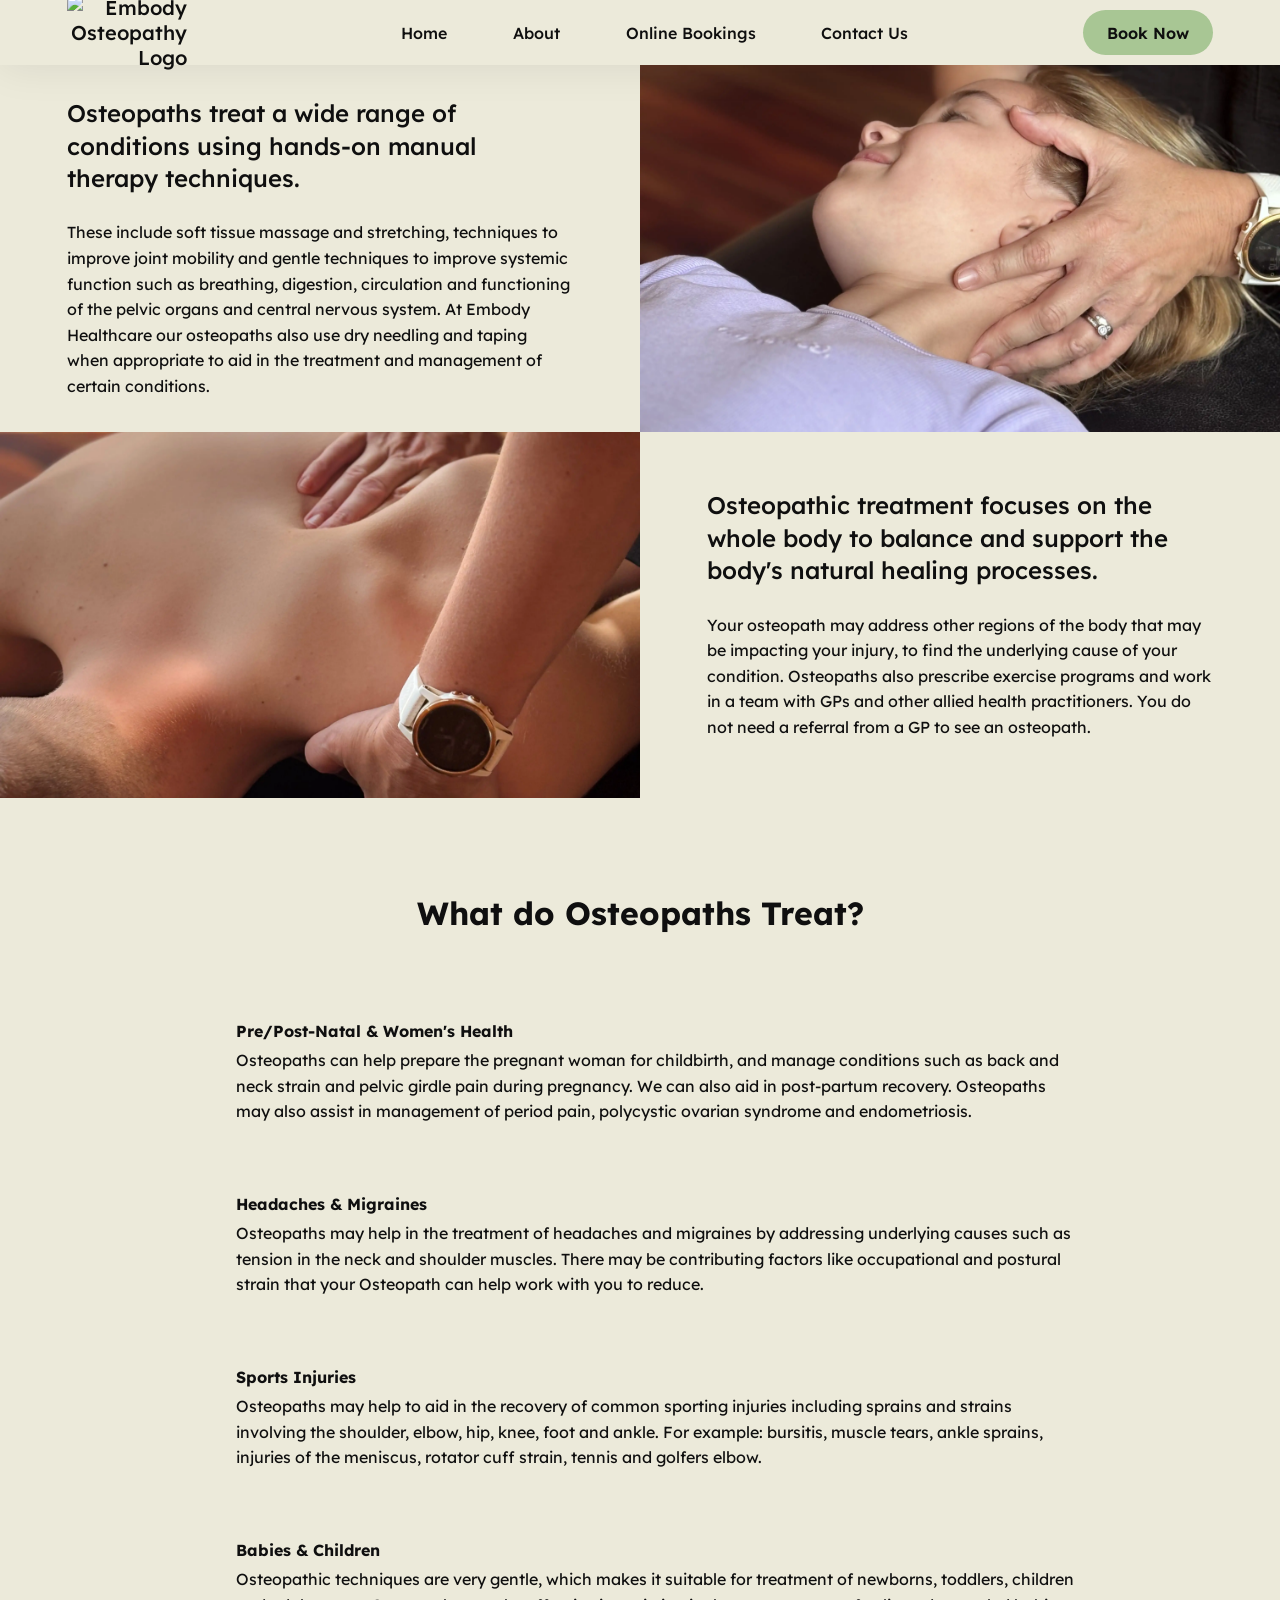
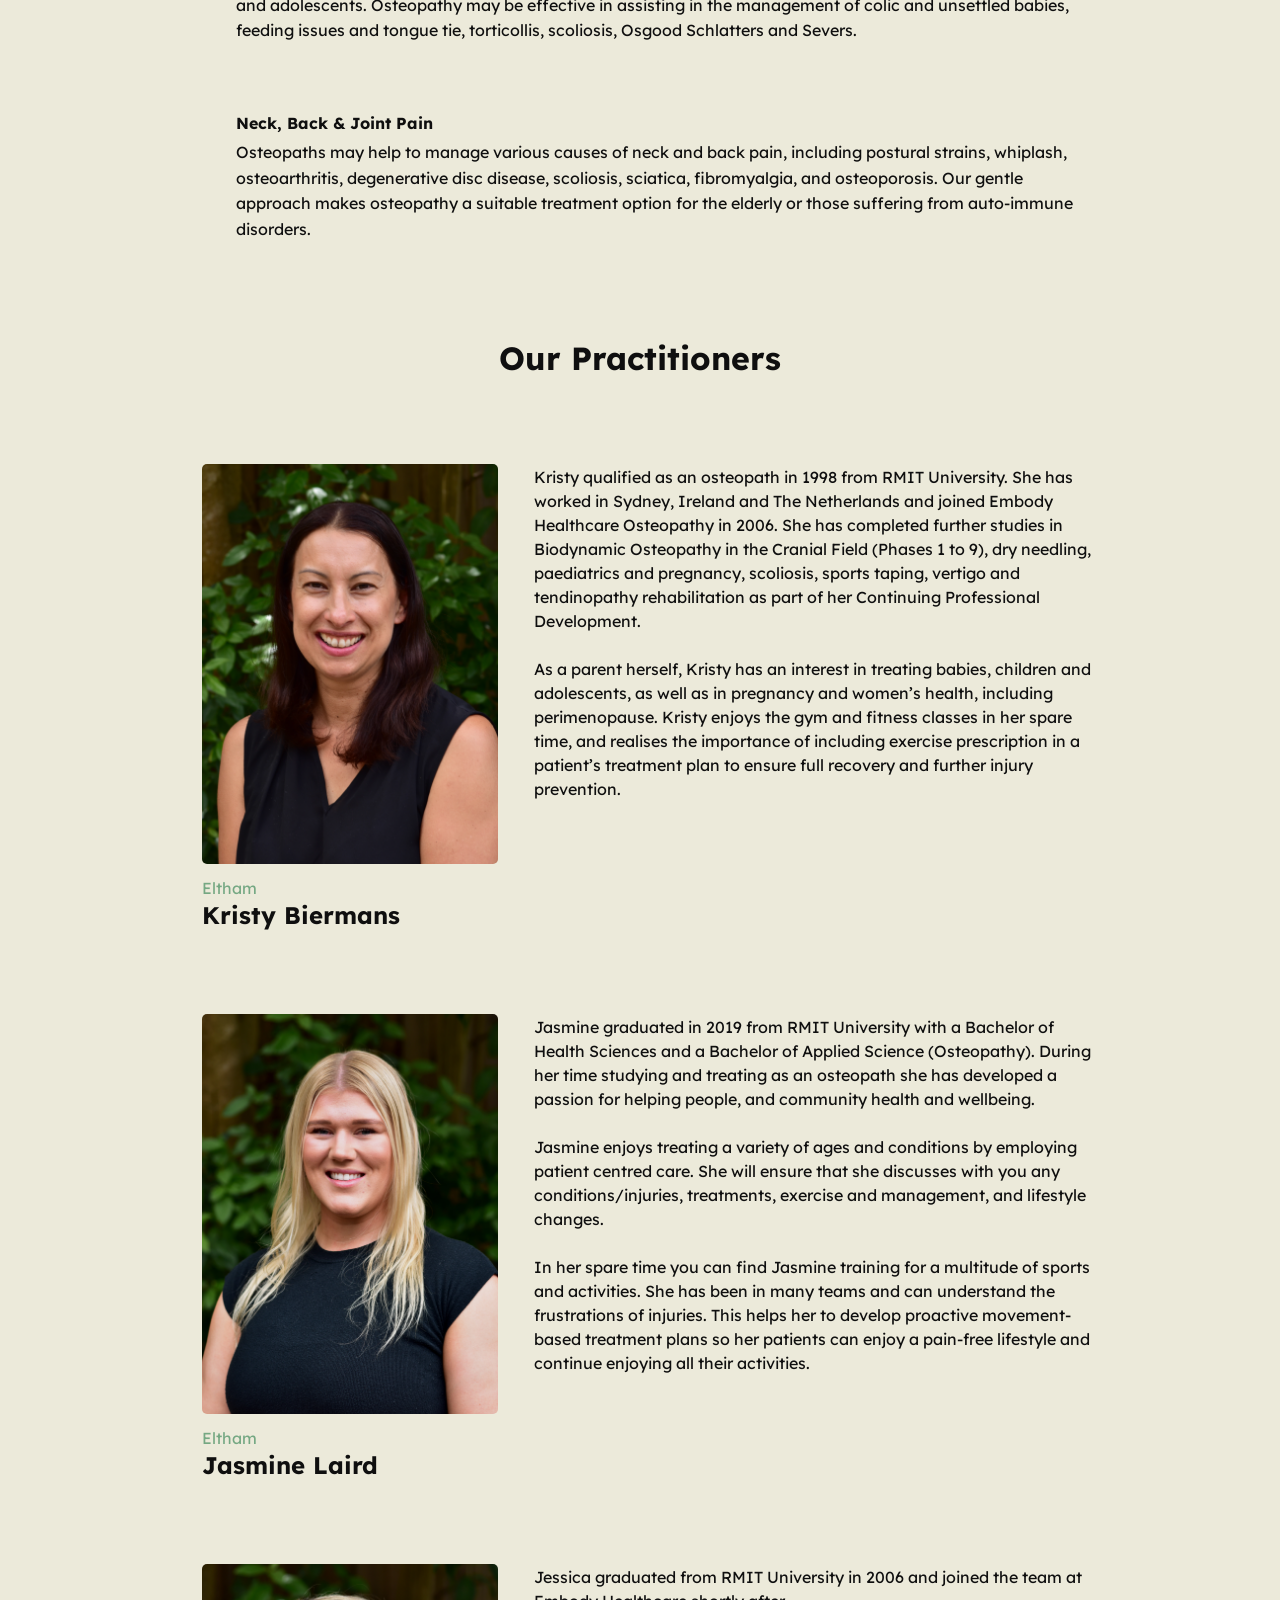
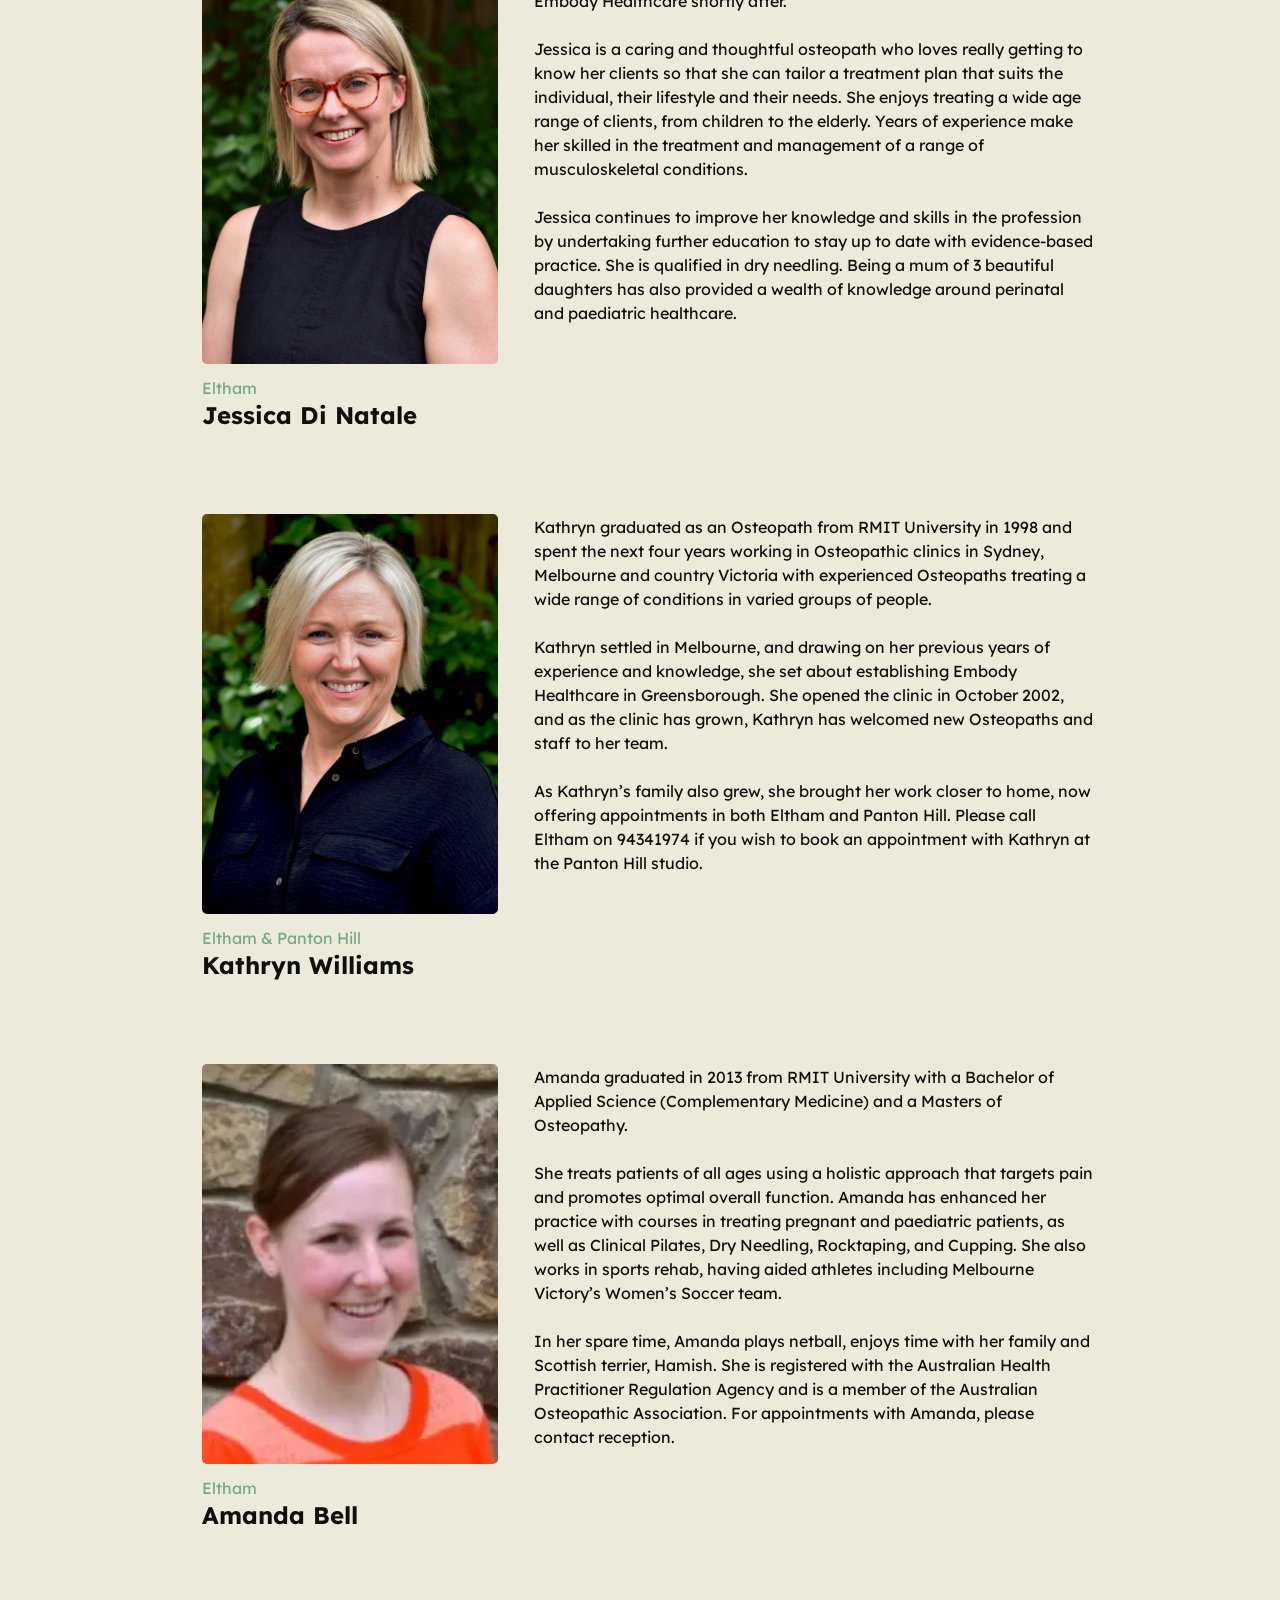
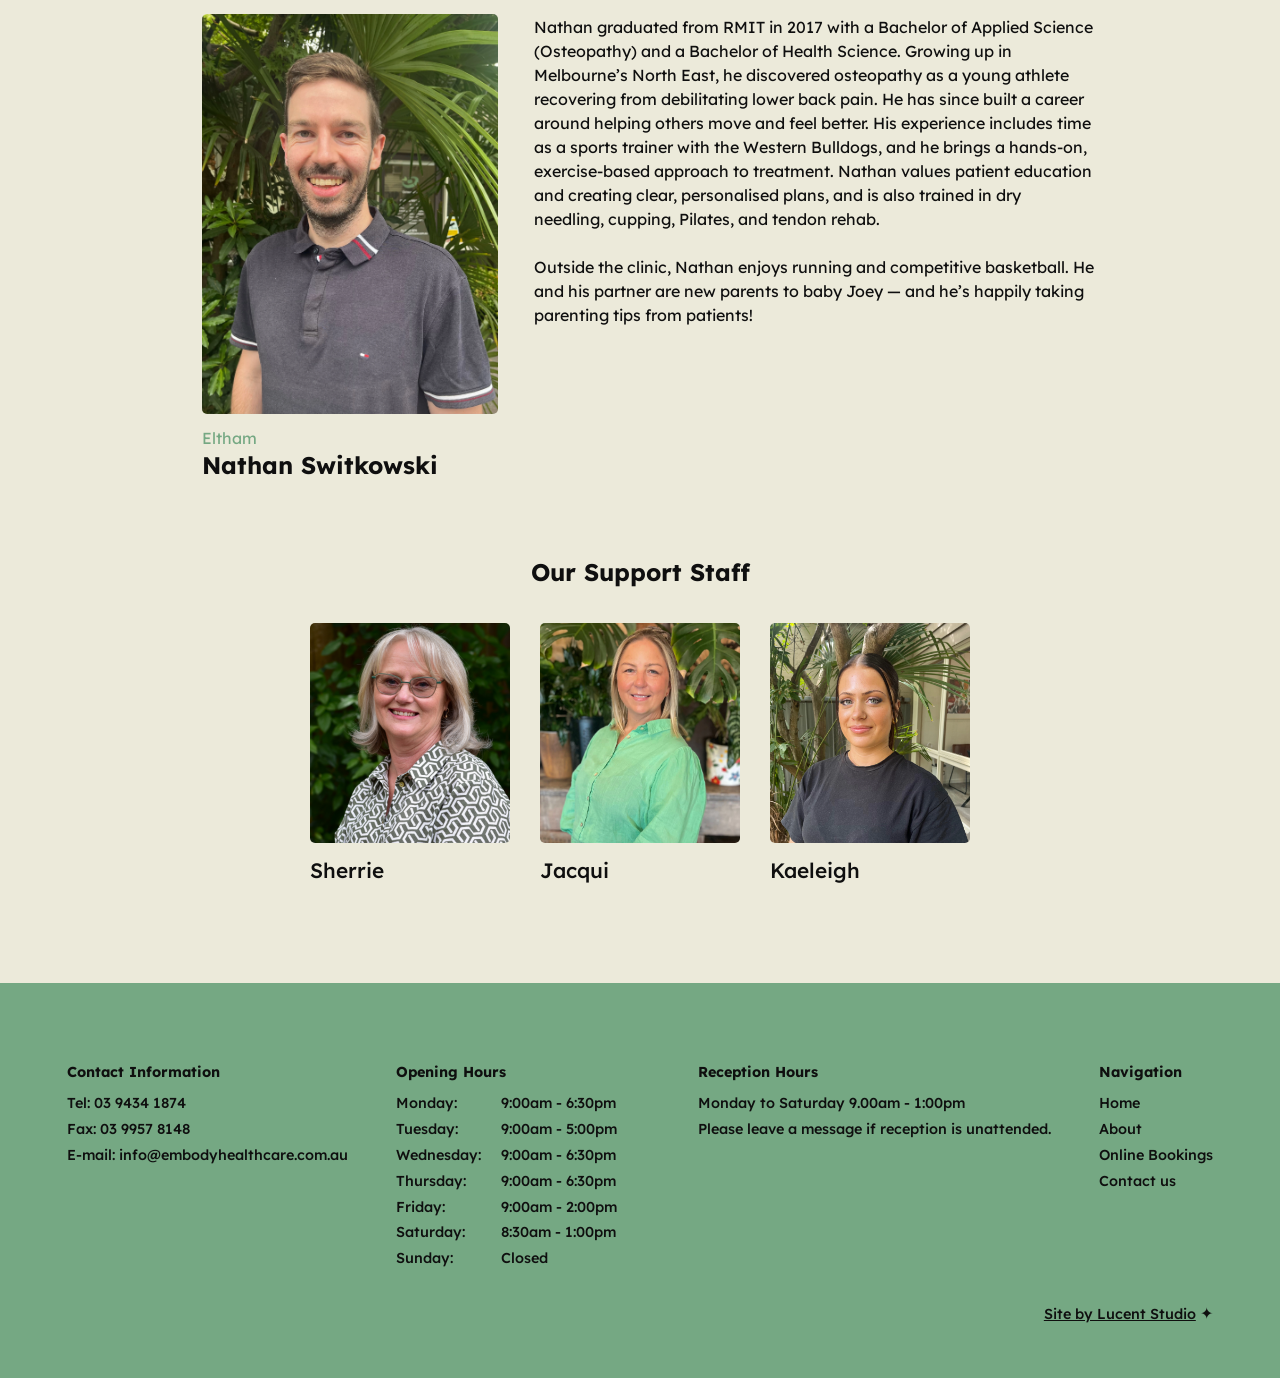
==== about-us/index.html @ 320b4299 "Updated support staff" ====
<!DOCTYPE html>
<html lang="en">
<head>
    <meta charset="UTF-8">
    <meta name="viewport" content="width=device-width, initial-scale=1.0">
    <link rel="icon" type="image/x-icon" href="https://ertersy40.github.io/Embody-Osteopathy/Assets/Logo.svg">
    <title>Meet Our Team | About Embody Osteopathy Eltham - Experienced Osteopaths Near You</title>
    <meta name="description" content="Meet the skilled osteopaths behind Embody Osteopathy Eltham. Dedicated to providing exceptional care, learn about our journey and commitment to your health. Visit us!">
    <link rel="preconnect" href="https://fonts.googleapis.com">
    <link rel="preconnect" href="https://fonts.gstatic.com" crossorigin>
    <link href="https://fonts.googleapis.com/css2?family=Cormorant+Garamond:ital,wght@0,300;0,400;0,500;0,600;0,700;1,300;1,400;1,500;1,600;1,700&family=DM+Sans:ital,opsz,wght@0,9..40,100..1000;1,9..40,100..1000&family=Lexend:wght@100..900&family=Poppins:ital,wght@0,100;0,200;0,300;0,400;0,500;0,600;0,700;0,800;0,900;1,100;1,200;1,300;1,400;1,500;1,600;1,700;1,800;1,900&display=swap" rel="stylesheet">
    <link rel="stylesheet" href="../styles.css">
    <link rel="stylesheet" href="../aboutUs.css">
</head>
<!-- Google tag (gtag.js) -->
<script async src="https://www.googletagmanager.com/gtag/js?id=G-KFQSH2T9EG"></script>
<script>
  window.dataLayer = window.dataLayer || [];
  function gtag(){dataLayer.push(arguments);}
  gtag('js', new Date());

  gtag('config', 'G-KFQSH2T9EG');
</script>
<body>
    <nav>
        <div class="leftNav">
            <div class="burger">
                <div class="line1"></div>
                <div class="line2"></div>
                <div class="line3"></div>
            </div>
            <div class="logo">
                <a href="/">
                    <img src="../Assets/Logo.svg" alt="Embody Osteopathy Logo">
                </a>
            </div>
        </div>
        <ul class="nav-links">
            <li><a href="/">Home</a></li>
            <li><a href="/about-us/">About</a></li>
            <li><a href="/online-bookings/">Online Bookings</a></li>
            <li><a href="/contact-us/">Contact Us</a></li>
            </ul>
        <a class="CTA" href="/online-bookings/">Book Now</a>
    </nav>

    <!-- <div class="title">
        <h1>About</h1>
    </div> -->
    <div class="aboutWrapper">
        <div class="aboutDesc">
            <div class="para para1">
                <p>
                    <b class="initialText">Osteopaths treat a wide range of conditions using hands-on manual therapy techniques.</b><br><br>These include soft tissue massage and stretching, techniques to improve joint mobility and gentle techniques to improve systemic function such as breathing, digestion, circulation and functioning of the pelvic organs and central nervous system. At Embody Healthcare our osteopaths also use dry needling and taping when appropriate to aid in the treatment and management of certain conditions. 
                </p>
            </div>
        
            <div class="imageDivider massage"></div>
            
            <div class="para para2">
                <p class="mob">
                    <b class="initialText">Osteopathic treatment focuses on the whole body to balance and support the body's natural healing processes.</b>
                    <br>
                    <br>
                    Your osteopath may address other regions of the body that may be impacting your injury to find the underlying cause of your condition. Osteopaths also prescribe exercise programs and work in a team with GPs and other allied health practitioners. You do not need a referral from a GP to see an osteopath.
                </p>
                <p class="desk">
                    <b class="initialText">Osteopathic treatment focuses on the whole body to balance and support the body's natural healing processes.</b><br><br>Your osteopath may address other regions of the body that may be impacting your injury, to find the underlying cause of your condition. Osteopaths also prescribe exercise programs and work in a team with GPs and other allied health practitioners. You do not need a referral from a GP to see an osteopath.
                </p>
            </div>
        
            <div class="imageDivider knee"></div>
            
            <!-- <div class="para para3">
                <p>
                    Embody Healthcare Osteopathy also stocks products such as pillows, foam rollers, smooth and spiky massage balls, Fisiocrem, heat/ice packs, exercise resistance bands and sports tape.
                </p>
            </div> -->
        </div>
    </div>

    <h2 id="what-do-osteopaths-treat">What do Osteopaths Treat?</h2>
    <div class="commonIssues">
        <div class="issue">
            <img src="../Assets/Icons/Pre Natal.svg" alt="">
            
            <div class="issueDescription">
                <h4>Pre/Post-Natal & Women's Health</h4>
                <p class="para">Osteopaths can help prepare the pregnant woman for childbirth, and manage conditions such as back and neck strain and pelvic girdle pain during pregnancy. We can also aid in post-partum recovery. Osteopaths may also assist in management of period pain, polycystic ovarian syndrome and endometriosis.</p>
            </div>
        </div>
        <div class="issue">
            <img src="../Assets/Icons/Headache.svg" alt="">
            
            <div class="issueDescription">
                <h4>Headaches & Migraines</h4>
                <p class="para">Osteopaths may help in the treatment of headaches and migraines by addressing underlying causes such as tension in the neck and shoulder muscles.  There may be contributing factors like occupational and postural strain that your Osteopath can help work with you to reduce.</p>
            </div>
        </div>
        <div class="issue">
            <img src="../Assets/Icons/Sports Injuries.svg" alt="">
            
            <div class="issueDescription">
                <h4>Sports Injuries</h4>
                <p class="para">Osteopaths may help to aid in the recovery of common sporting injuries including sprains and strains involving the shoulder, elbow, hip, knee, foot and ankle. For example: bursitis, muscle tears, ankle sprains, injuries of the meniscus, rotator cuff strain, tennis and golfers elbow.</p>
            </div>
        </div>
        <div class="issue">
            <img src="../Assets/Icons/Babies.svg" alt="">
            
            <div class="issueDescription">
                <h4>Babies & Children</h4>
                <p class="para">Osteopathic techniques are very gentle, which makes it suitable for treatment of newborns, toddlers, children and adolescents. Osteopathy may be effective in assisting in the management of colic and unsettled babies, feeding issues and tongue tie, torticollis, scoliosis, Osgood Schlatters and Severs.</p>
            </div>
        </div>
        <!-- <div class="issue">
            <img src="../Assets/Icons/Joint Pain.svg" alt="">
            
            <div class="issueDescription">
                <h4>Joint Pain</h4>
                <p class="para">Osteopathic techniques are very gentle, which makes it suitable for treatment of newborns, toddlers, children and adolescents. Osteopathy may assist in management of colic and unsettled babies, feeding issues and tongue tie, mild developmental delay, torticollis, scoliosis, Osgood Schlatters, and Severs.</p>
            </div>
        </div> -->
        <div class="issue">
            <img src="../Assets/Icons/Back Neck Pain.svg" alt="">
            
            <div class="issueDescription">
                <h4>Neck, Back & Joint Pain</h4>
                <p class="para">Osteopaths may help to manage various causes of neck and back pain, including postural strains, whiplash, osteoarthritis, degenerative disc disease, scoliosis, sciatica, fibromyalgia, and osteoporosis. Our gentle approach makes osteopathy a suitable treatment option for the elderly or those suffering from auto-immune disorders.</p>
            </div>
        </div>
    </div>

    <h2 id="our-practitioners">Our Practitioners</h2>
    <div class="practitioner-list"></div>

    <h2 id="our-receptionists">Our Support Staff</h2>
    <div class="receptionists">
        <div class="receptionist">
            <img src="../Assets/headshots/Sherrie.webp" alt="">
            <p>Sherrie</p>
        </div>
        <div class="receptionist">
            <img src="../Assets/headshots/Jacqui.webp" alt="">
            <p>Jacqui</p>
        </div>
        <div class="receptionist">
            <img src="../Assets/headshots/Kaeleigh.webp" alt="">
            <p>Kaeleigh</p>
        </div>
    </div>


    <footer>
        <div class="footerSections">
            <div class="contact">
                <h3>Contact Information</h3>
                <p>Tel: <a href="tel:0394341874">03 9434 1874</a></p>
                <p>Fax: 03 9957 8148</p>
                <p>E-mail: <a href="mailto:info@embodyhealthcare.com.au">info@embodyhealthcare.com.au</a></p>
            </div>
            <div class="openhrs">
                <h3>Opening Hours</h3>
                <ol>
                    <li class="dayTime"><p class="day">Monday:</p><p class="time">9:00am - 6:30pm</p></li>
                    <li class="dayTime"><p class="day">Tuesday:</p><p class="time">9:00am - 5:00pm</p></li>
                    <li class="dayTime"><p class="day">Wednesday:</p><p class="time">9:00am - 6:30pm</p></li>
                    <li class="dayTime"><p class="day">Thursday:</p><p class="time">9:00am - 6:30pm</p></li>
                    <li class="dayTime"><p class="day">Friday:</p><p class="time">9:00am - 2:00pm</p></li>
                    <li class="dayTime"><p class="day">Saturday:</p><p class="time">8:30am - 1:00pm</p></li>
                    <li class="dayTime"><p class="day">Sunday:</p><p class="time">Closed</p></li>
                </ol>
            </div>
            <div class="receptionHrs">
                <h3>Reception Hours</h3>
                <!-- <h4 class="closedNotice"><b>We will be closed for Easter from Thursday 17 April and will reopen on Tuesday 22 April.</b></h4> -->
                <p>
                    Monday to Saturday 9.00am - 1:00pm
                </p>
                <p>Please leave a message if reception is unattended.</p>
            </div>
            <div class="nav">
                <h3>Navigation</h3>
                <a href="/">Home</a>
                <a href="/about-us/">About</a>
                <a href="/online-bookings/">Online Bookings</a>
                <a href="/contact-us/">Contact us</a>
            </div>
        </div>
        <div class="lucent">
            <a href="https://lucent.studio"><u>Site by Lucent Studio</u></a> ✦
        </div>
    </footer>
    <script src="../scripts/loadPractitioners.js"></script>
    <script src="../scripts/hamburger.js"></script>
    <script src="../scripts/script.js"></script>
</body>
</html>
---- styles.css ----
:root{
    --background-color: #ECEADA;
    --background-text-color: #0F0F0F;
    --primary-color: #75A883;
    --primary-text-color: #DFE2F6;
    --primary-color-low-opacity: #5e8e66c4;

    --secondary-color: #A8C694;

    --accent-color: #ECECDA;
    --accent-text-color: #FAF9FB;

    --nav-height: 65px;
    --hero-text-banner-height: 95px;

    --padding-side: 2em;

    --p-font-size: 0.9rem;
    --p-line-height: 1.6em;
}

body, html {
    font-family: 'Lexend', sans-serif;
    color: red;
    margin: 0px;
    padding: 0px;
    background-color: var(--background-color);
}

p, h1, h2, h3, h4, h5, h6 {
    color: var(--background-text-color);
    margin-block: 0px;
}

nav {
    z-index: 3;
    display: flex;
    position: fixed;
    top: 0px;
    width: calc(100% - var(--padding-side) * 2);
    justify-content: space-between;
    padding-inline: var(--padding-side);
    align-items: center;
    height: var(--nav-height);
    background-color: var(--background-color);
    text-decoration: none;
    box-shadow: 0 3px 40px 0 rgba(0, 0, 0, 0.08);
}
    
nav a {
    color: var(--background-text-color);
    text-decoration: none;
    text-align: right;
    font-weight: 500 !important;
}

.leftNav {
    display: flex;
    align-items: center;
    justify-content: space-between;
    width: 120px;
}

.logo {
    font-size: 20px;
}

.logo a {
    display: flex;
    height: 100%;
}

.nav-links {
    display: flex;
    justify-content: space-around;
    width: 50%;
    margin: 0px;
}

.nav-links li {
    list-style: none;
    transition: opacity 0.2s ease-in-out;
}

.burger {
    display: none;
    cursor: pointer;
    margin-right: calc(var(--padding-side) - 8px);
}

.burger div {
    width: 30px;
    height: 2.5px;
    /* border-radius: 2px; */
    background-color: var(--background-text-color);
    margin-block: 5px;
    transition: all 0.3s ease;
}

@media screen and (max-width: 1024px) {
    .nav-links {
        width: 60%;
    }
}

@media screen and (max-width: 850px) {
    :root{
        --nav-height: 75px;
        --p-font-size: 1.1rem;
    }

    .nav-links {
        z-index: -2;
        background: var(--primary-color-low-opacity);
        box-shadow: 8px 0px 15px rgba(0, 0, 0, 0.1);
        backdrop-filter: blur(22px);
        -webkit-backdrop-filter: blur(22px);
        justify-content: flex-start;
        padding-left: 0px;
        padding-top: 70px;
        position: fixed;
        left: 0px;
        height: 100vh;
        top: 0;
        display: none;
        opacity: 0;
        flex-direction: column;
        align-items: center;
        width: 100%;
        transform: translateY(50%);
        transition: transform 0.3s ease-out,
                    opacity 0.3s ease-out;
    }
    nav .nav-links ul {
        margin-left: -20px;
    }
    nav .nav-links li a{
        font-weight: 100;
        font-size: 1.3rem;
        line-height: 50px;
        color: #F5F5EC;
    }
    .burger {
        display: block;
        z-index: 3;
    }

    nav {
        padding-inline: 14px;
        width: calc(100% - 14px * 2);
    }

    nav .leftNav {
        margin-left: calc(var(--padding-side) - 14px);
    }
}

.nav-active {
    gap: 12px;
    display: flex;
    opacity: 1;
    z-index: 2;
    transform: translateX(0%);
}

.nav-active li {
    opacity: 1;
}

.toggle .line1 {
    transform: translateY(8px) rotate(-45deg) ;
}

.toggle .line2 {
    opacity: 0;
}

.toggle .line3 {
    transform: translateY(-8px) rotate(45deg)
}

.title{
    background-color: var(--background-color) ;
    margin-top: var(--nav-height);
    text-align: center;
    height: 100px;
    display: flex;
    align-items: center;
    justify-content: center;
}

.title h1 {
    font-weight: 600;
    font-size: 1.8em;
}

.CTA {
    text-wrap: nowrap;
    background: var(--secondary-color);
    border-radius: 2em;
    font-size: 1rem;
    color: var(--background-text-color);
    padding: 0.8em 1.7em;
    text-decoration: none;
    width: fit-content;
    display: flex;
    align-items: center;
    font-weight: 600 !important;
}

.CTA svg{
    stroke-width: 0.5;
}


footer {
    padding: 50px var(--padding-side);
    color: var(--background-text-color);
    display: flex;
    flex-direction: column;
    align-items: flex-start;
    background-color: var(--primary-color);
}

footer a, footer p:not(.day, .time), footer ol {
    font-size: 0.9rem;
    font-weight: 500;
    line-height: 1.8em;
    margin-block: 0px;
    color: var(--background-text-color);
    padding: 0;
    list-style: none;
    text-decoration: none;
}

footer .dayTime>* {
    text-decoration: none;
}

.time {
    width: 150px;
    text-align: left;
    margin-left: 20px;
}

.dayTime {
    display: flex;
    justify-content: space-between;
    list-style: none;
}

.nav {
    display: flex;
    flex-direction: column;
}

.announcement {
    background-color: var(--secondary-color);
    color: var(--primary-text-color);
    padding: 1em 2em;
    margin-top: var(--nav-height);
}

.announcement a {
    color: #0F0F0F;
    text-decoration: none;
}

footer h3 {
    margin-bottom: 20px;
    font-size: 0.9rem;
    color: var(--background-text-color);
    margin-bottom: 10px;
}

footer h3:not(footer .contact h3) {
    margin-top: 30px;
}

.lucent {
    margin-top: 30px;
    width: 100%;
    text-align: center;
}

.closedNotice {
    max-width: 260px;
}

@media screen and (min-width: 620px) {
    .announcement {
        text-align: center;
    }
}
@media screen and (min-width: 850px) {
    :root {
        --padding-side: 4.2em;
    }

    nav a.CTA {
        padding: 0.8em 1.5em;
    }

    .footerSections {
        width: 100%;
        min-width: 700px;
        gap: 10px;
        display: flex;
        flex-direction: row;
        justify-content: space-between;
    }

    footer {
        align-items: flex-start;
    }
    footer h3 {
        margin-top: 30px;
    }

    .lucent {
        text-align: end;
    }
}
---- aboutUs.css ----
body>p {
    padding: 2em;
}

body>h2 {
    margin-top: 45px;
    margin-bottom: 36.2px;
    padding-inline: 50px;
    text-align: center;
}

body {
    width: 100vw;
    overflow-x: hidden;
}


.aboutWrapper {
    width: 100vw;
    display: flex;
    flex-direction: column;
    align-items: center;
}

.aboutDesc {
    max-width: 1500px;
}

.para .desk {
    display: none;
}
.para {
    /* min-height: 300px; */
    font-size: 1rem;
    line-height: var(--p-line-height);
    padding: 2em var(--padding-side);
}

.para a {
    color: var(--background-text-color);
}

.imageDivider{
    height: 222px;
    background-position: center;
    background-size: cover;
}

.imageDivider.massage{
    object-fit: cover;
    background-position-y: 50%;
    background-image: url('https://ertersy40.github.io/Embody-Osteopathy/Assets/Neck Adjust.webp');
}

.imageDivider.knee {
    background-position-y: 67%;
    background-image: url('https://ertersy40.github.io/Embody-Osteopathy/Assets/Back Adjust.webp');
}

.commonIssues {
    display: flex;
    flex-direction: column;
    align-items: center;
}

.issue{
    box-sizing: border-box;
    padding-inline: 50px;
    display: flex;
    align-items: center;
    gap: 36.2px;
    margin-block: 2.1em;
    max-width: 980px;
    width: 100%;
}

.issueDescription p {
    padding: 0;
}

.issueDescription h4 {
    font-size: 1rem;
}

.issue:first-child {
    margin-top: 0;
}

.issue:last-child {
    margin-bottom: 0;
}

.issueImage {
    min-height: 122px;
    max-height: 122px;
    min-width: 122px;
    box-sizing: border-box;
    display: flex;
    align-items: center;
    justify-content: center;
    border-radius: 25px;
    background-color: rgba(255, 255, 255, 0.5);
}
.issueImage img {
    height: 75px;
}

.issueDescription {
    width: 100%;
    display: flex;
    flex-direction: column;
    justify-content: flex-start;
    gap: 5px;
}


/* Practitioners Section Styling */
.practitioner-list {
    display: flex;
    flex-direction: column;
    gap: 20px;
    margin: 20px;
}

.practitioner {
    position: relative;
    display: flex;
    align-items: center;
    justify-content: space-between;
    flex-direction: column;
    transition: all 0.3s ease;
}

.practitioner img {
    border-radius: 5px;
    width: 272px;
    height: 375px;
    object-fit: cover;
    margin-bottom: 10px;
}

.deskName{
    display: none;
}

.locations {
    color: var(--background-text-color);
    text-align: left;
    width: 272px;
    margin-top: 0;
    margin-bottom: 15px;
}

.name-toggle {
    display: flex;
    justify-content: space-between;
    position: relative;
    z-index: 1;
    
    margin-bottom: 10px;
    width: 272px;
    background-color: var(--secondary-color);
    padding: 0.5em 1em;
    border-radius: 40px;
    transition: all 0.3s ease-in-out;
}

.name-toggle h4 {
    font-size: 1.5rem;
    color: var(--background-text-color);
    font-weight: 500;
}

.toggle-icon {
    color: var(--background-text-color);
    margin-top: -8px;
    font-size: 2em;
    font-weight: 300;
}

.name-toggle.toggled {
    margin-bottom: 590px;
}

.name-toggle:hover{
    cursor: pointer;
}

.info {
    position: relative;
}

.description {
    background-color: var(--primary-color);
    z-index: 0;
    position: absolute;
    top: 0px;
    height: 45px;
    width: 272px;
    margin-top: 1px;
    padding-inline:  16.1px;
    border-radius: 40px;
    overflow-y: hidden;
    transition: all 0.3s ease-in-out;
    line-height: 1.5em;
}

.description.toggled{
    padding-top: 60px;
    height: 550px;
}

/* Button for Toggling Description */
.toggle-description {
    font-size: 1.5rem;
    cursor: pointer;
    background-color: #8CC63E;
    color: #fff;
    padding: 8px 16px;
    border-radius: 50%;
    border: none;
    transition: all 0.3s ease;
}

.toggle-description:hover {
    background-color: #6FAA2D;
}

.practitioner.expanded .description {
    display: block; /* Show description on click */
}

.practitioner.expanded .toggle-description {
    transform: rotate(180deg); /* Rotate button when expanded */
}

.aboutDesc {
    margin-top: var(--nav-height);
}

.para .initialText {
    line-height: 2rem;
    font-weight: 500;
    font-size: 1.5rem;
}

.receptionists {
    padding-inline: 60px;
    align-items: center;
    justify-content: center;
    display: flex;
    flex-direction: column;
    gap: 30px;
    margin-bottom: 100px;
}

.receptionists img {
    width: 200px;
    height: 220px;
    overflow: hidden;
    object-fit: cover;
    border-radius: 5px;
}

.receptionist p{
    margin-top: 10px;
    font-size: 1.3rem;
    font-weight: 500;

}

/* Responsive Design */
@media (min-width: 880px) {
    .receptionists {
        flex-direction: row;
    }
    .aboutDesc {
        display: grid;
        grid-template-rows: repeat(2, 1fr);
        grid-template-columns: repeat(2, 1fr);
    }

    .description.toggled{
        padding: 15.73435px 16.2px;
        height: 100%;
    }

    .para {
        display: flex;
        flex-direction: column;
        justify-content: center;
    }

    .para .mob {
        display: none;
    }

    .para .desk {
        display: block;
    }

    .para.para2 {
        grid-column-start: 2;
    }

    .para.para3 {
        display: none;
    }

    .imageDivider {
        height: 100%;
    }

    .imageDivider.knee {
        grid-row-start: 2;
        grid-column-start: 1;
    }

    #our-practitioners, #what-do-osteopaths-treat {
        font-size: 2rem;
        padding-block: 50px;
    }

    .practitioner-list {
        margin-top: 0;
        align-items: center;
    }

    .practitioner {
        width: 85%;
        max-width: 1050px;
        flex-direction: row;
        align-items: flex-start;
        justify-content: center;
    }

    .practitioner:nth-child(1) {
        padding-top: 0;
    }

    .deskName {
        font-size: 1.5em;
        display: block;
    }
    .name-toggle {
        display: none;
    }

    .practitioner {
        padding: 2rem 1rem;
    }

    .practitioner img {
        width: 296.59px;
        height: 400px;
        margin-right: 20px;
    }

    .locations {
        margin: 0;
        margin-bottom: 2px;
        color: var(--primary-color);
    }

    .info {
        width: 560px;
        height: 252px;
        text-align: left;
        /* flex-grow: 1; */
    }
    
    .description, .issue .issueDescription{
        background-color: transparent;
        height: 100%;
        font-size: 1rem;
        line-height: 1.5em;
        width: 100%;
        overflow-y: visible;
    }
    .description {
        max-width: 620px;
        width: 100%;
    }

    .issueDescription p {
        width: 100%;
    }

    .toggle-description {
        margin-left: 20px;
    }

    .practitioner.expanded .info {
        max-width: 70%; /* Limit description width */
    }

    .aboutDesc {
    display: grid;
    grid-template-columns: repeat(2, 1fr);
}
}

@media (max-width: 580px) {
    .issue {
        margin-block: 1.5em;
        flex-direction: column;
    }
    .issue img {
        min-height: 150px;
        max-height: 150px;
        min-width: 150px;
    }

    .issue img {
        height: 100px;
    }
}
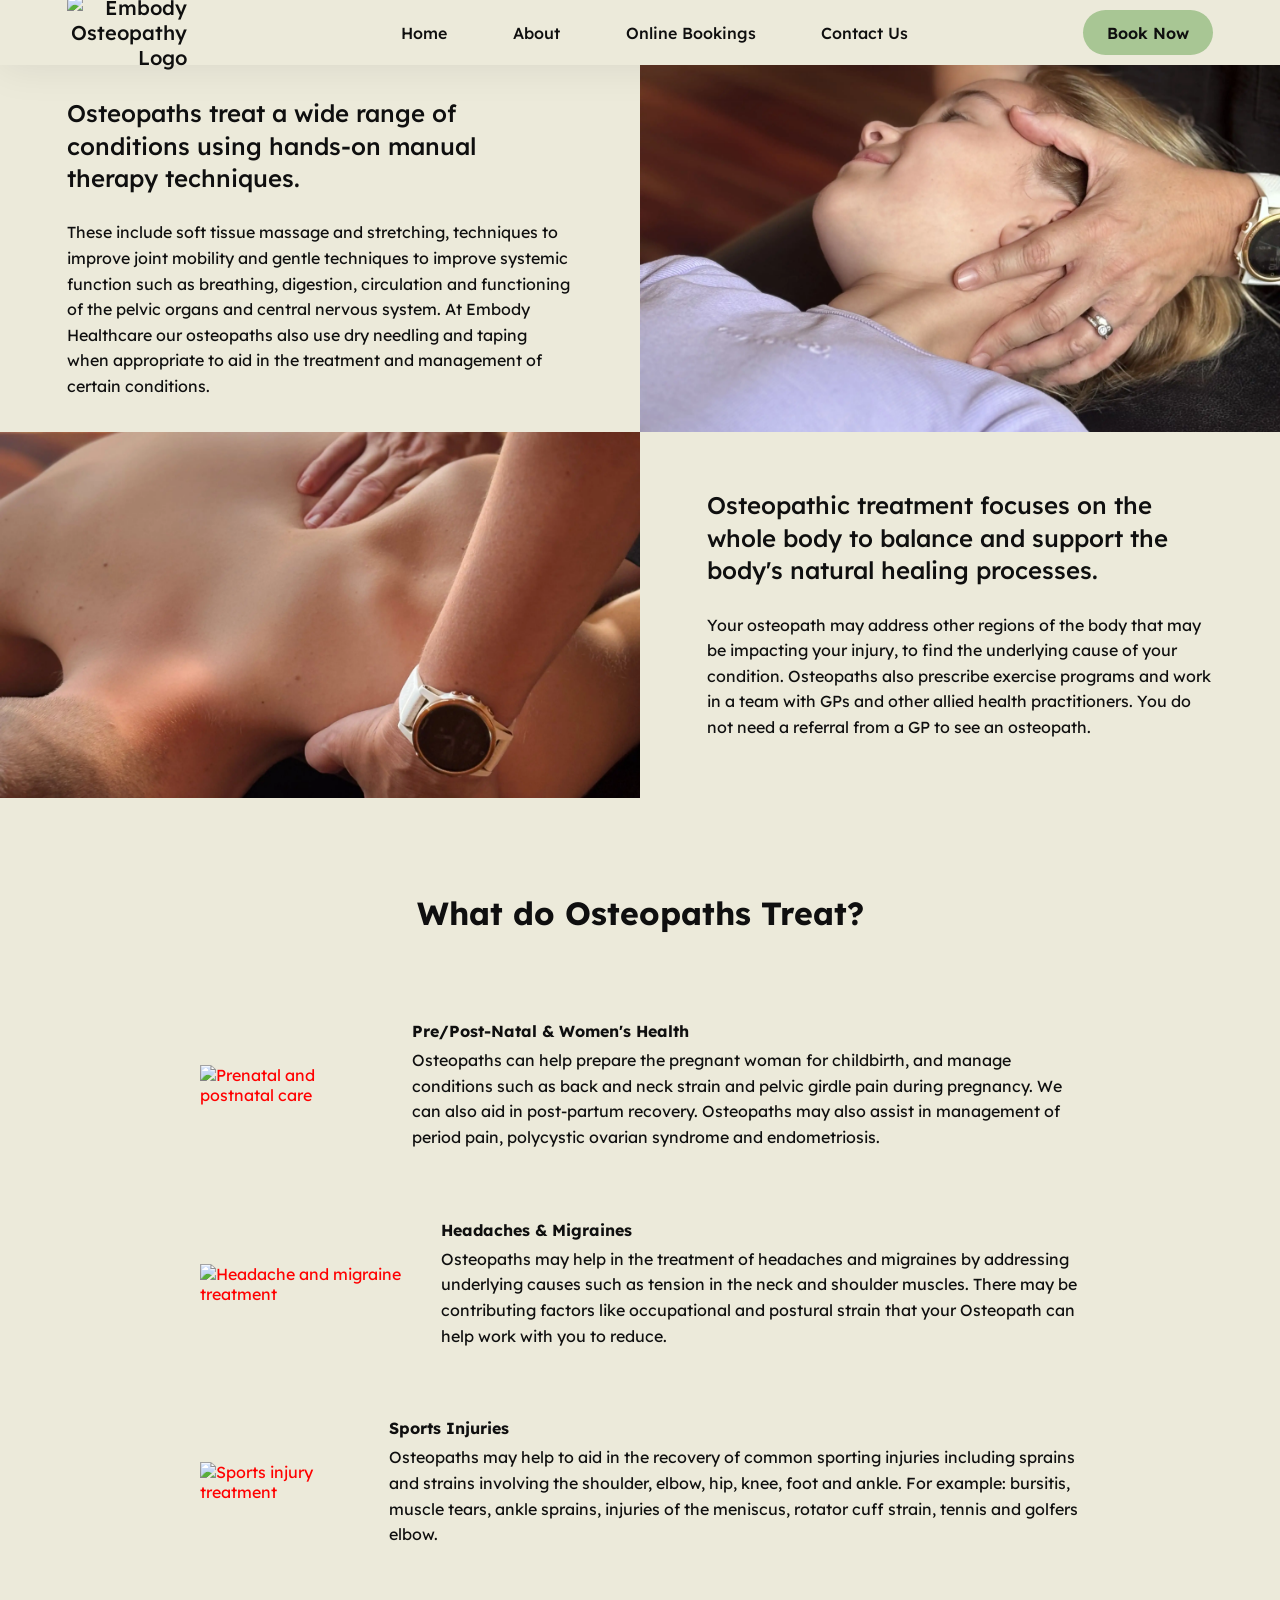
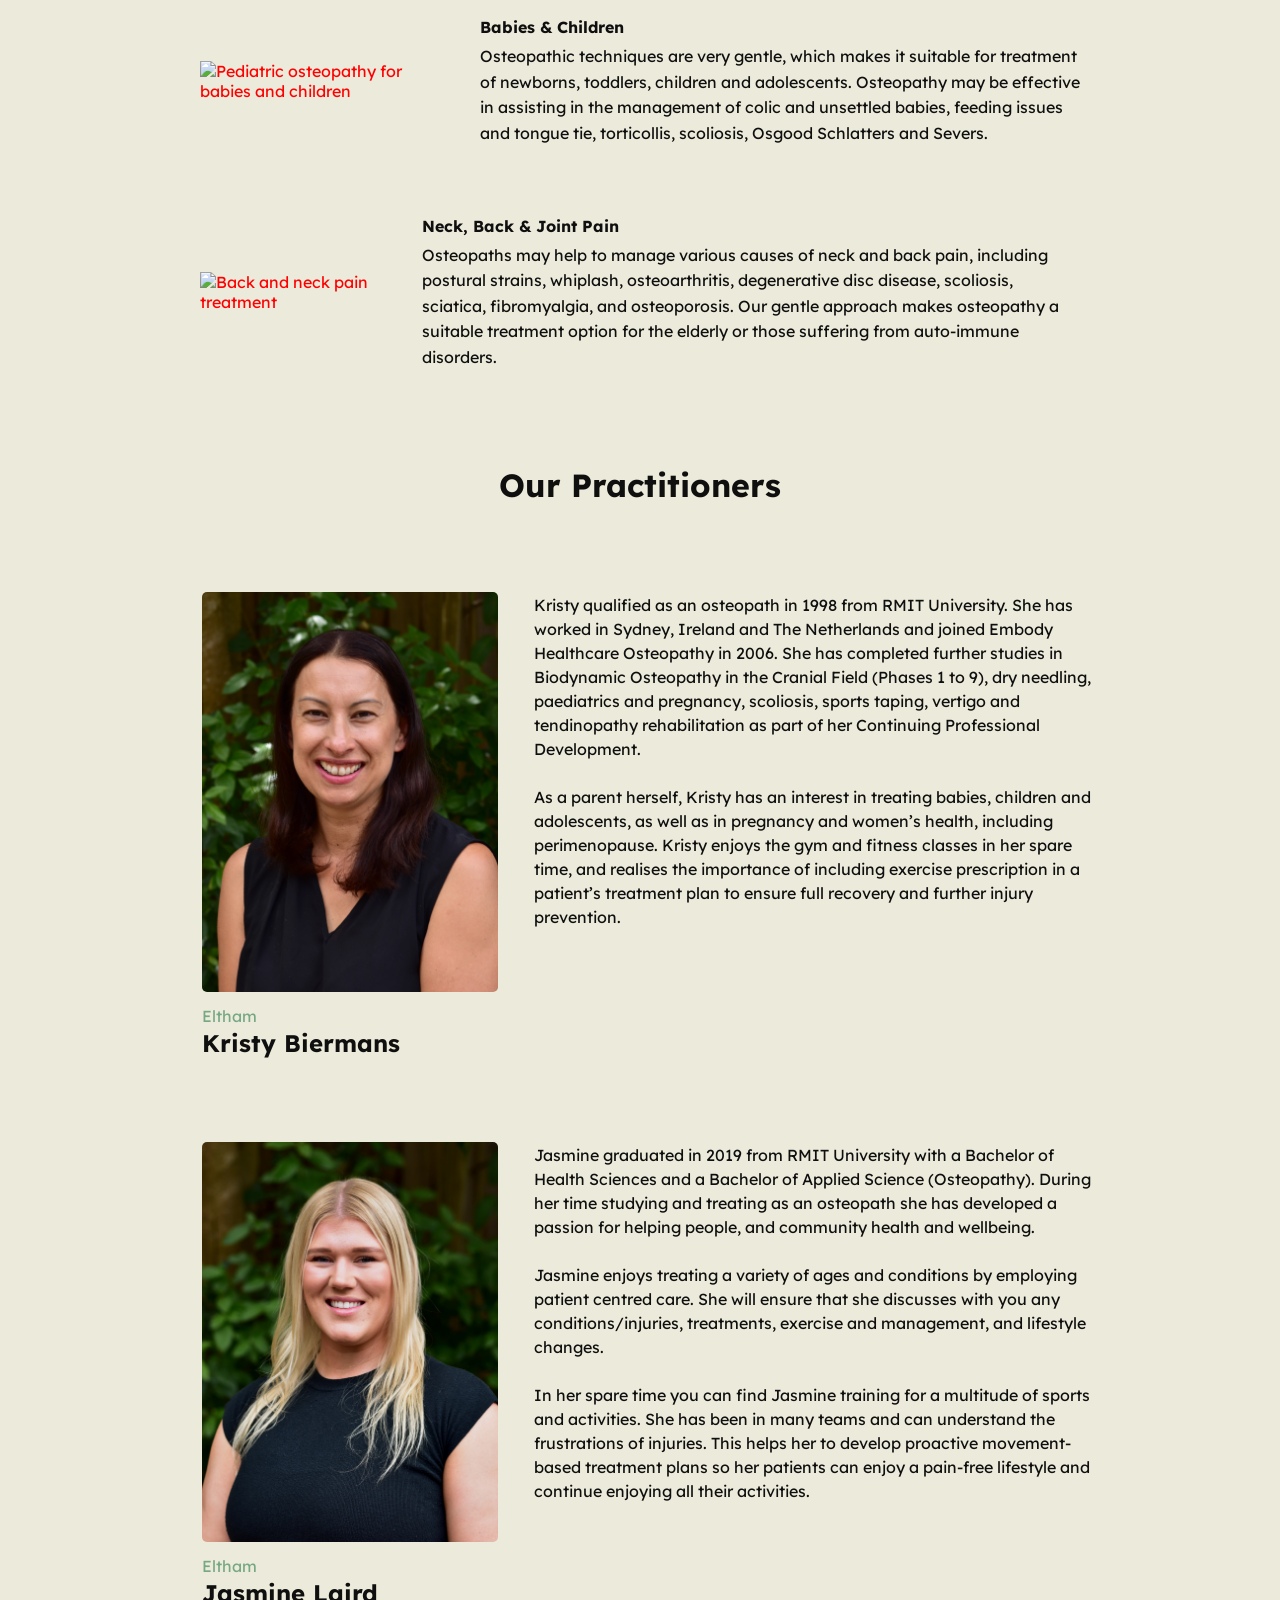
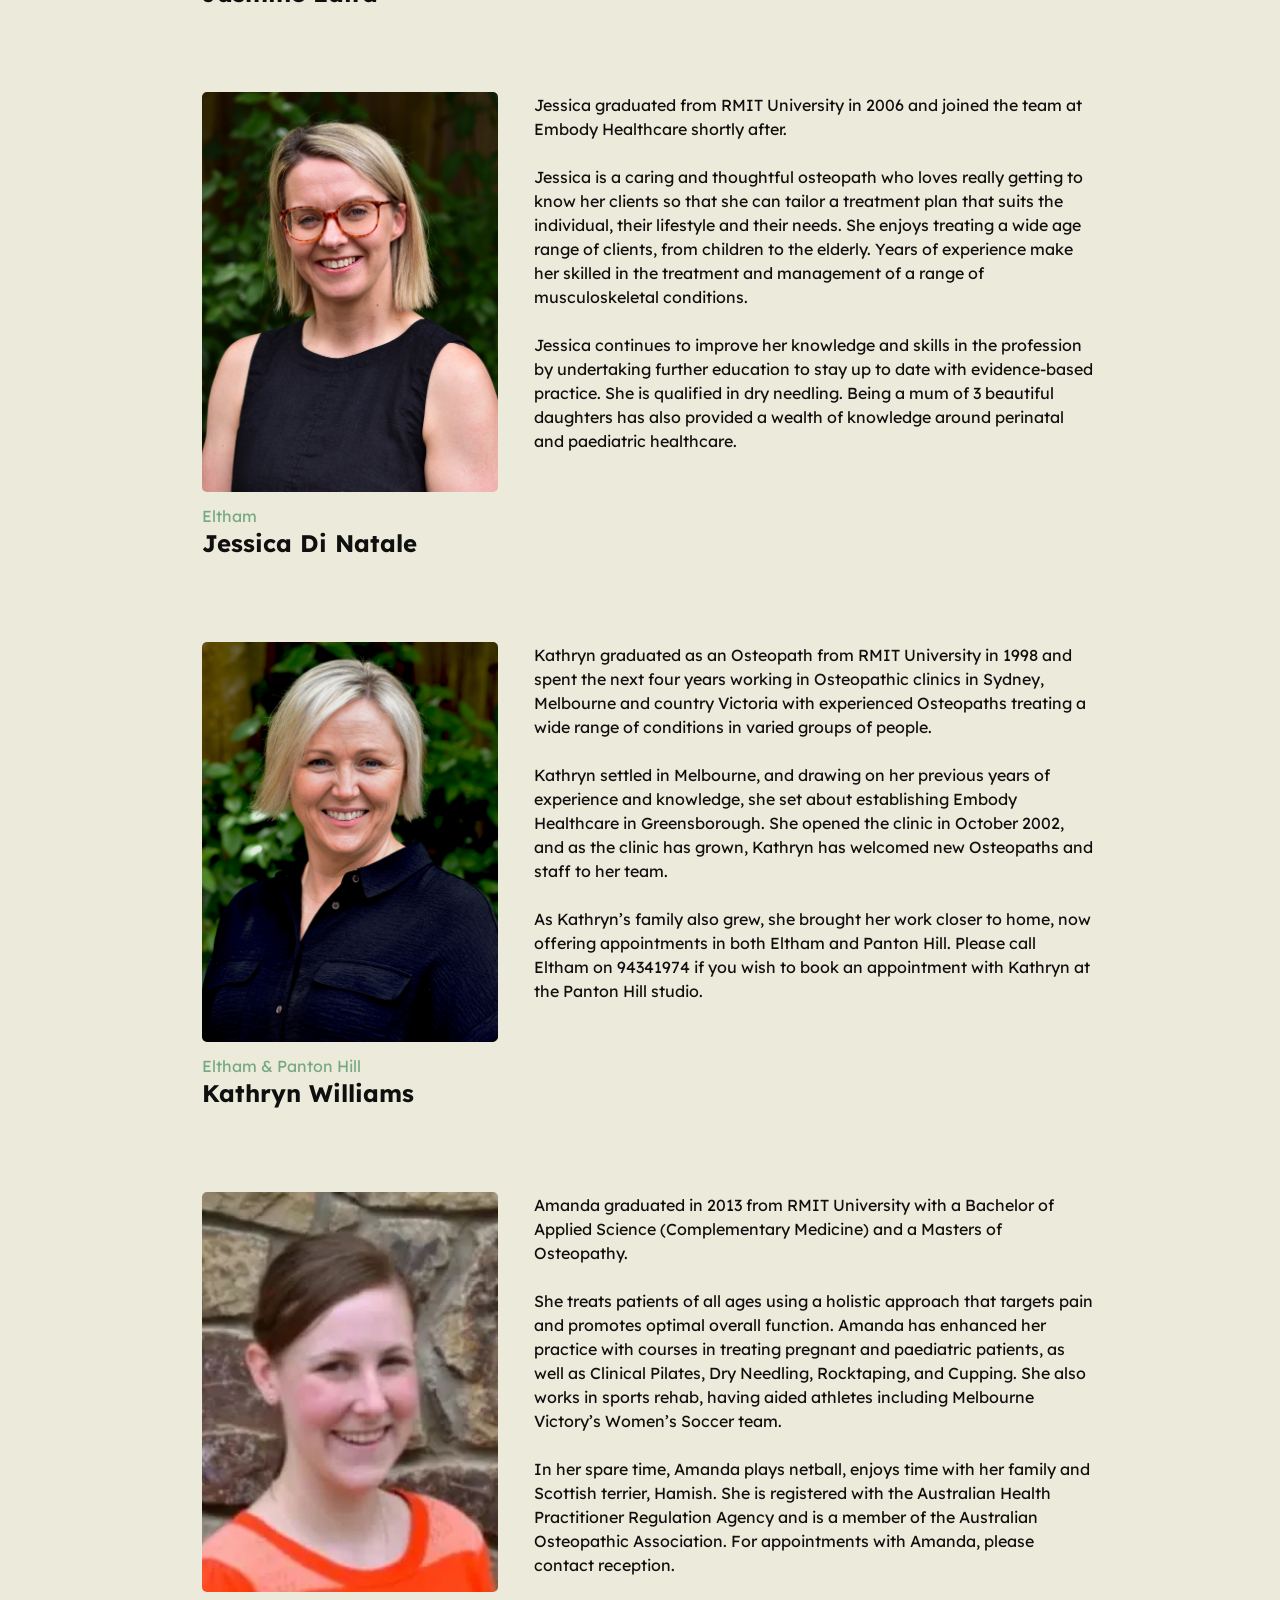
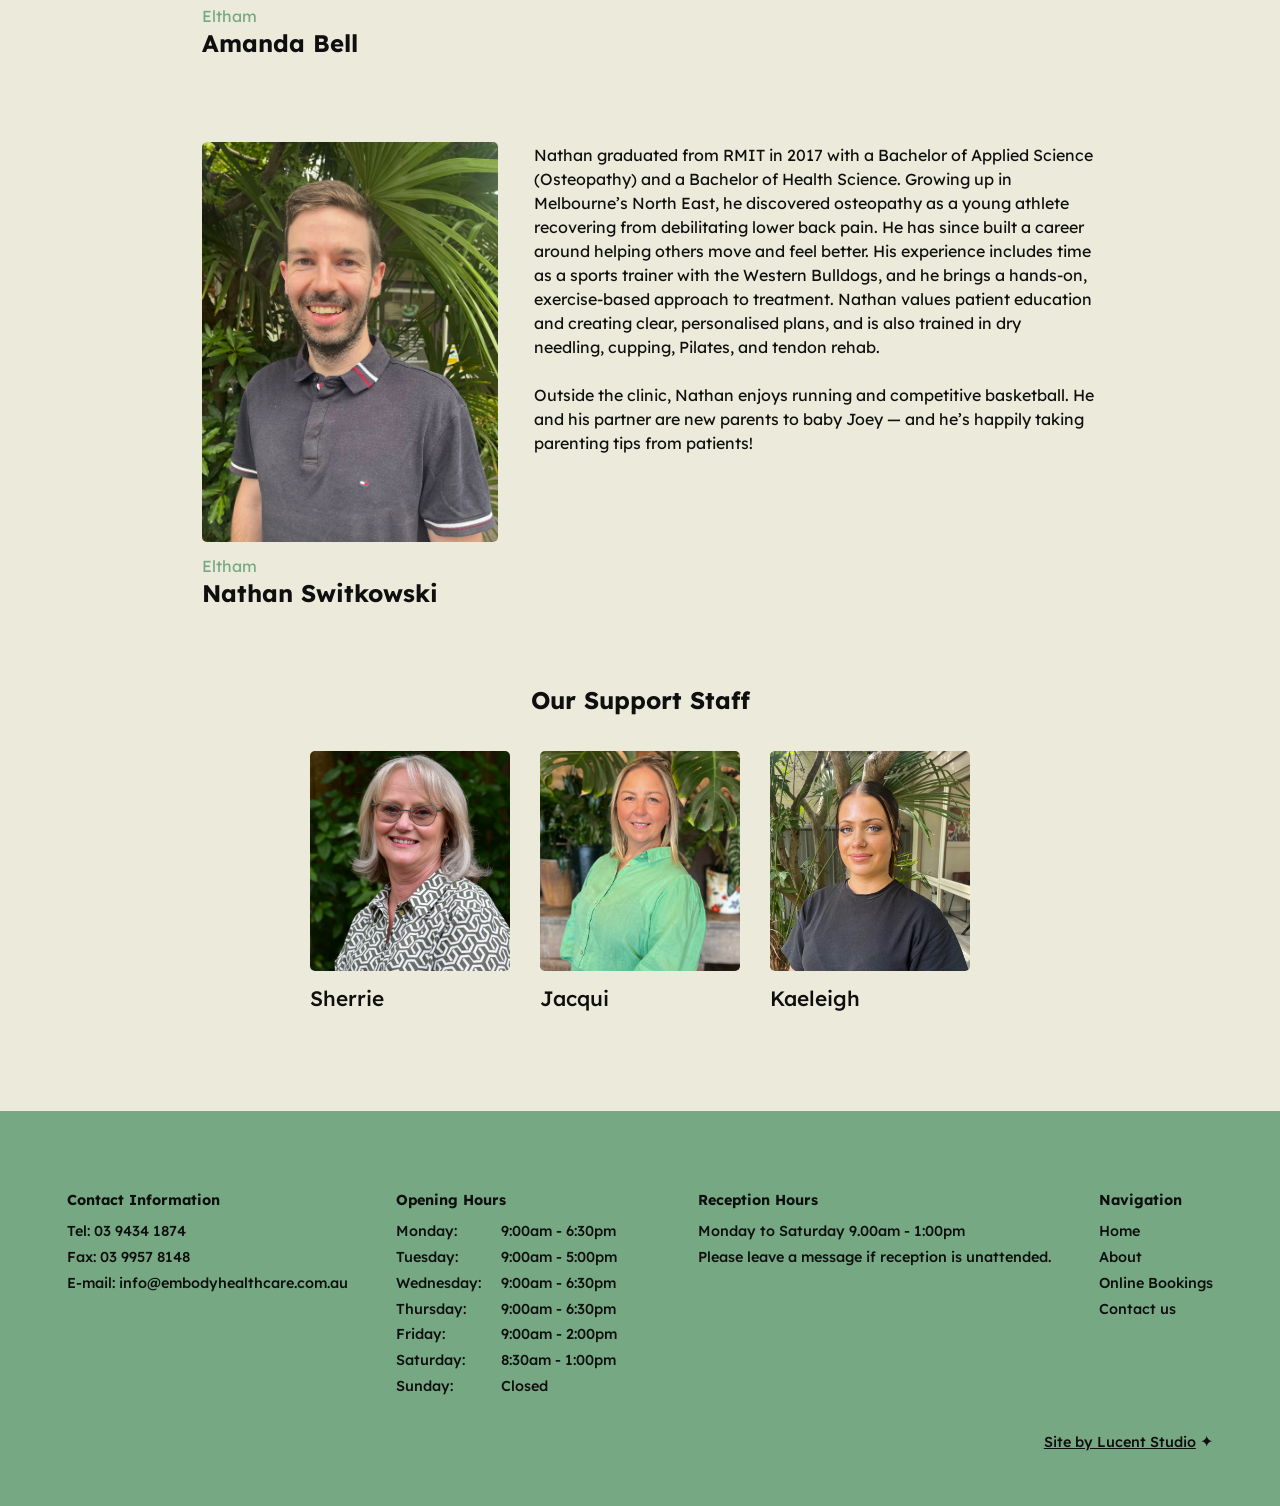
==== commit 4afe1bdd: "SEO Changes" ====
--- a/about-us/index.html
+++ b/about-us/index.html
@@ -3,9 +3,21 @@
 <head>
     <meta charset="UTF-8">
     <meta name="viewport" content="width=device-width, initial-scale=1.0">
+    <link rel="canonical" href="https://www.embodyhealthcare.com.au/about-us/">
     <link rel="icon" type="image/x-icon" href="https://ertersy40.github.io/Embody-Osteopathy/Assets/Logo.svg">
     <title>Meet Our Team | About Embody Osteopathy Eltham - Experienced Osteopaths Near You</title>
     <meta name="description" content="Meet the skilled osteopaths behind Embody Osteopathy Eltham. Dedicated to providing exceptional care, learn about our journey and commitment to your health. Visit us!">
+    <meta property="og:type" content="website">
+    <meta property="og:title" content="Meet Our Team | About Embody Osteopathy Eltham - Experienced Osteopaths Near You">
+    <meta property="og:description" content="Meet the skilled osteopaths behind Embody Osteopathy Eltham. Dedicated to providing exceptional care, learn about our journey and commitment to your health. Visit us!">
+    <meta property="og:url" content="https://www.embodyhealthcare.com.au/about-us/">
+    <meta property="og:image" content="https://www.embodyhealthcare.com.au/Assets/Reception-2-2.webp">
+    <meta property="og:locale" content="en_AU">
+    <meta property="og:site_name" content="Embody Healthcare Osteopathy">
+    <meta name="twitter:card" content="summary_large_image">
+    <meta name="twitter:title" content="Meet Our Team | About Embody Osteopathy Eltham - Experienced Osteopaths Near You">
+    <meta name="twitter:description" content="Meet the skilled osteopaths behind Embody Osteopathy Eltham. Dedicated to providing exceptional care, learn about our journey and commitment to your health. Visit us!">
+    <meta name="twitter:image" content="https://www.embodyhealthcare.com.au/Assets/Reception-2-2.webp">
     <link rel="preconnect" href="https://fonts.googleapis.com">
     <link rel="preconnect" href="https://fonts.gstatic.com" crossorigin>
     <link href="https://fonts.googleapis.com/css2?family=Cormorant+Garamond:ital,wght@0,300;0,400;0,500;0,600;0,700;1,300;1,400;1,500;1,600;1,700&family=DM+Sans:ital,opsz,wght@0,9..40,100..1000;1,9..40,100..1000&family=Lexend:wght@100..900&family=Poppins:ital,wght@0,100;0,200;0,300;0,400;0,500;0,600;0,700;0,800;0,900;1,100;1,200;1,300;1,400;1,500;1,600;1,700;1,800;1,900&display=swap" rel="stylesheet">
@@ -82,32 +94,32 @@
     <h2 id="what-do-osteopaths-treat">What do Osteopaths Treat?</h2>
     <div class="commonIssues">
         <div class="issue">
-            <img src="../Assets/Icons/Pre Natal.svg" alt="">
-            
+            <img src="../Assets/Icons/Pre Natal.svg" alt="Prenatal and postnatal care" loading="lazy">
+
             <div class="issueDescription">
                 <h4>Pre/Post-Natal & Women's Health</h4>
                 <p class="para">Osteopaths can help prepare the pregnant woman for childbirth, and manage conditions such as back and neck strain and pelvic girdle pain during pregnancy. We can also aid in post-partum recovery. Osteopaths may also assist in management of period pain, polycystic ovarian syndrome and endometriosis.</p>
             </div>
         </div>
         <div class="issue">
-            <img src="../Assets/Icons/Headache.svg" alt="">
-            
+            <img src="../Assets/Icons/Headache.svg" alt="Headache and migraine treatment" loading="lazy">
+
             <div class="issueDescription">
                 <h4>Headaches & Migraines</h4>
                 <p class="para">Osteopaths may help in the treatment of headaches and migraines by addressing underlying causes such as tension in the neck and shoulder muscles.  There may be contributing factors like occupational and postural strain that your Osteopath can help work with you to reduce.</p>
             </div>
         </div>
         <div class="issue">
-            <img src="../Assets/Icons/Sports Injuries.svg" alt="">
-            
+            <img src="../Assets/Icons/Sports Injuries.svg" alt="Sports injury treatment" loading="lazy">
+
             <div class="issueDescription">
                 <h4>Sports Injuries</h4>
                 <p class="para">Osteopaths may help to aid in the recovery of common sporting injuries including sprains and strains involving the shoulder, elbow, hip, knee, foot and ankle. For example: bursitis, muscle tears, ankle sprains, injuries of the meniscus, rotator cuff strain, tennis and golfers elbow.</p>
             </div>
         </div>
         <div class="issue">
-            <img src="../Assets/Icons/Babies.svg" alt="">
-            
+            <img src="../Assets/Icons/Babies.svg" alt="Pediatric osteopathy for babies and children" loading="lazy">
+
             <div class="issueDescription">
                 <h4>Babies & Children</h4>
                 <p class="para">Osteopathic techniques are very gentle, which makes it suitable for treatment of newborns, toddlers, children and adolescents. Osteopathy may be effective in assisting in the management of colic and unsettled babies, feeding issues and tongue tie, torticollis, scoliosis, Osgood Schlatters and Severs.</p>
@@ -122,8 +134,8 @@
             </div>
         </div> -->
         <div class="issue">
-            <img src="../Assets/Icons/Back Neck Pain.svg" alt="">
-            
+            <img src="../Assets/Icons/Back Neck Pain.svg" alt="Back and neck pain treatment" loading="lazy">
+
             <div class="issueDescription">
                 <h4>Neck, Back & Joint Pain</h4>
                 <p class="para">Osteopaths may help to manage various causes of neck and back pain, including postural strains, whiplash, osteoarthritis, degenerative disc disease, scoliosis, sciatica, fibromyalgia, and osteoporosis. Our gentle approach makes osteopathy a suitable treatment option for the elderly or those suffering from auto-immune disorders.</p>
@@ -137,15 +149,15 @@
     <h2 id="our-receptionists">Our Support Staff</h2>
     <div class="receptionists">
         <div class="receptionist">
-            <img src="../Assets/headshots/Sherrie.webp" alt="">
+            <img src="../Assets/headshots/Sherrie.webp" alt="Sherrie - Reception staff" loading="lazy">
             <p>Sherrie</p>
         </div>
         <div class="receptionist">
-            <img src="../Assets/headshots/Jacqui.webp" alt="">
+            <img src="../Assets/headshots/Jacqui.webp" alt="Jacqui - Reception staff" loading="lazy">
             <p>Jacqui</p>
         </div>
         <div class="receptionist">
-            <img src="../Assets/headshots/Kaeleigh.webp" alt="">
+            <img src="../Assets/headshots/Kaeleigh.webp" alt="Kaeleigh - Reception staff" loading="lazy">
             <p>Kaeleigh</p>
         </div>
     </div>
@@ -191,6 +203,85 @@
             <a href="https://lucent.studio"><u>Site by Lucent Studio</u></a> ✦
         </div>
     </footer>
+    <script type="application/ld+json">
+    {
+        "@context": "https://schema.org",
+        "@graph": [
+            {
+                "@type": "Physician",
+                "@id": "https://www.embodyhealthcare.com.au/about-us/#kristy",
+                "name": "Kristy Biermans",
+                "image": "https://www.embodyhealthcare.com.au/Assets/headshots/Kristy.webp",
+                "medicalSpecialty": "Osteopathy",
+                "worksFor": {
+                    "@type": ["LocalBusiness", "MedicalBusiness"],
+                    "name": "Embody Healthcare Osteopathy",
+                    "url": "https://www.embodyhealthcare.com.au"
+                }
+            },
+            {
+                "@type": "Physician",
+                "@id": "https://www.embodyhealthcare.com.au/about-us/#jasmine",
+                "name": "Jasmine Laird",
+                "image": "https://www.embodyhealthcare.com.au/Assets/headshots/Jas.webp",
+                "medicalSpecialty": "Osteopathy",
+                "worksFor": {
+                    "@type": ["LocalBusiness", "MedicalBusiness"],
+                    "name": "Embody Healthcare Osteopathy",
+                    "url": "https://www.embodyhealthcare.com.au"
+                }
+            },
+            {
+                "@type": "Physician",
+                "@id": "https://www.embodyhealthcare.com.au/about-us/#jessica",
+                "name": "Jessica Di Natale",
+                "image": "https://www.embodyhealthcare.com.au/Assets/headshots/Jess.webp",
+                "medicalSpecialty": "Osteopathy",
+                "worksFor": {
+                    "@type": ["LocalBusiness", "MedicalBusiness"],
+                    "name": "Embody Healthcare Osteopathy",
+                    "url": "https://www.embodyhealthcare.com.au"
+                }
+            },
+            {
+                "@type": "Physician",
+                "@id": "https://www.embodyhealthcare.com.au/about-us/#kathryn",
+                "name": "Kathryn Williams",
+                "image": "https://www.embodyhealthcare.com.au/Assets/headshots/Kath.webp",
+                "medicalSpecialty": "Osteopathy",
+                "worksFor": {
+                    "@type": ["LocalBusiness", "MedicalBusiness"],
+                    "name": "Embody Healthcare Osteopathy",
+                    "url": "https://www.embodyhealthcare.com.au"
+                }
+            },
+            {
+                "@type": "Physician",
+                "@id": "https://www.embodyhealthcare.com.au/about-us/#amanda",
+                "name": "Amanda Bell",
+                "image": "https://www.embodyhealthcare.com.au/Assets/headshots/Amanda.webp",
+                "medicalSpecialty": "Osteopathy",
+                "worksFor": {
+                    "@type": ["LocalBusiness", "MedicalBusiness"],
+                    "name": "Embody Healthcare Osteopathy",
+                    "url": "https://www.embodyhealthcare.com.au"
+                }
+            },
+            {
+                "@type": "Physician",
+                "@id": "https://www.embodyhealthcare.com.au/about-us/#nathan",
+                "name": "Nathan Switkowski",
+                "image": "https://www.embodyhealthcare.com.au/Assets/headshots/Nathan.webp",
+                "medicalSpecialty": "Osteopathy",
+                "worksFor": {
+                    "@type": ["LocalBusiness", "MedicalBusiness"],
+                    "name": "Embody Healthcare Osteopathy",
+                    "url": "https://www.embodyhealthcare.com.au"
+                }
+            }
+        ]
+    }
+    </script>
     <script src="../scripts/loadPractitioners.js"></script>
     <script src="../scripts/hamburger.js"></script>
     <script src="../scripts/script.js"></script>
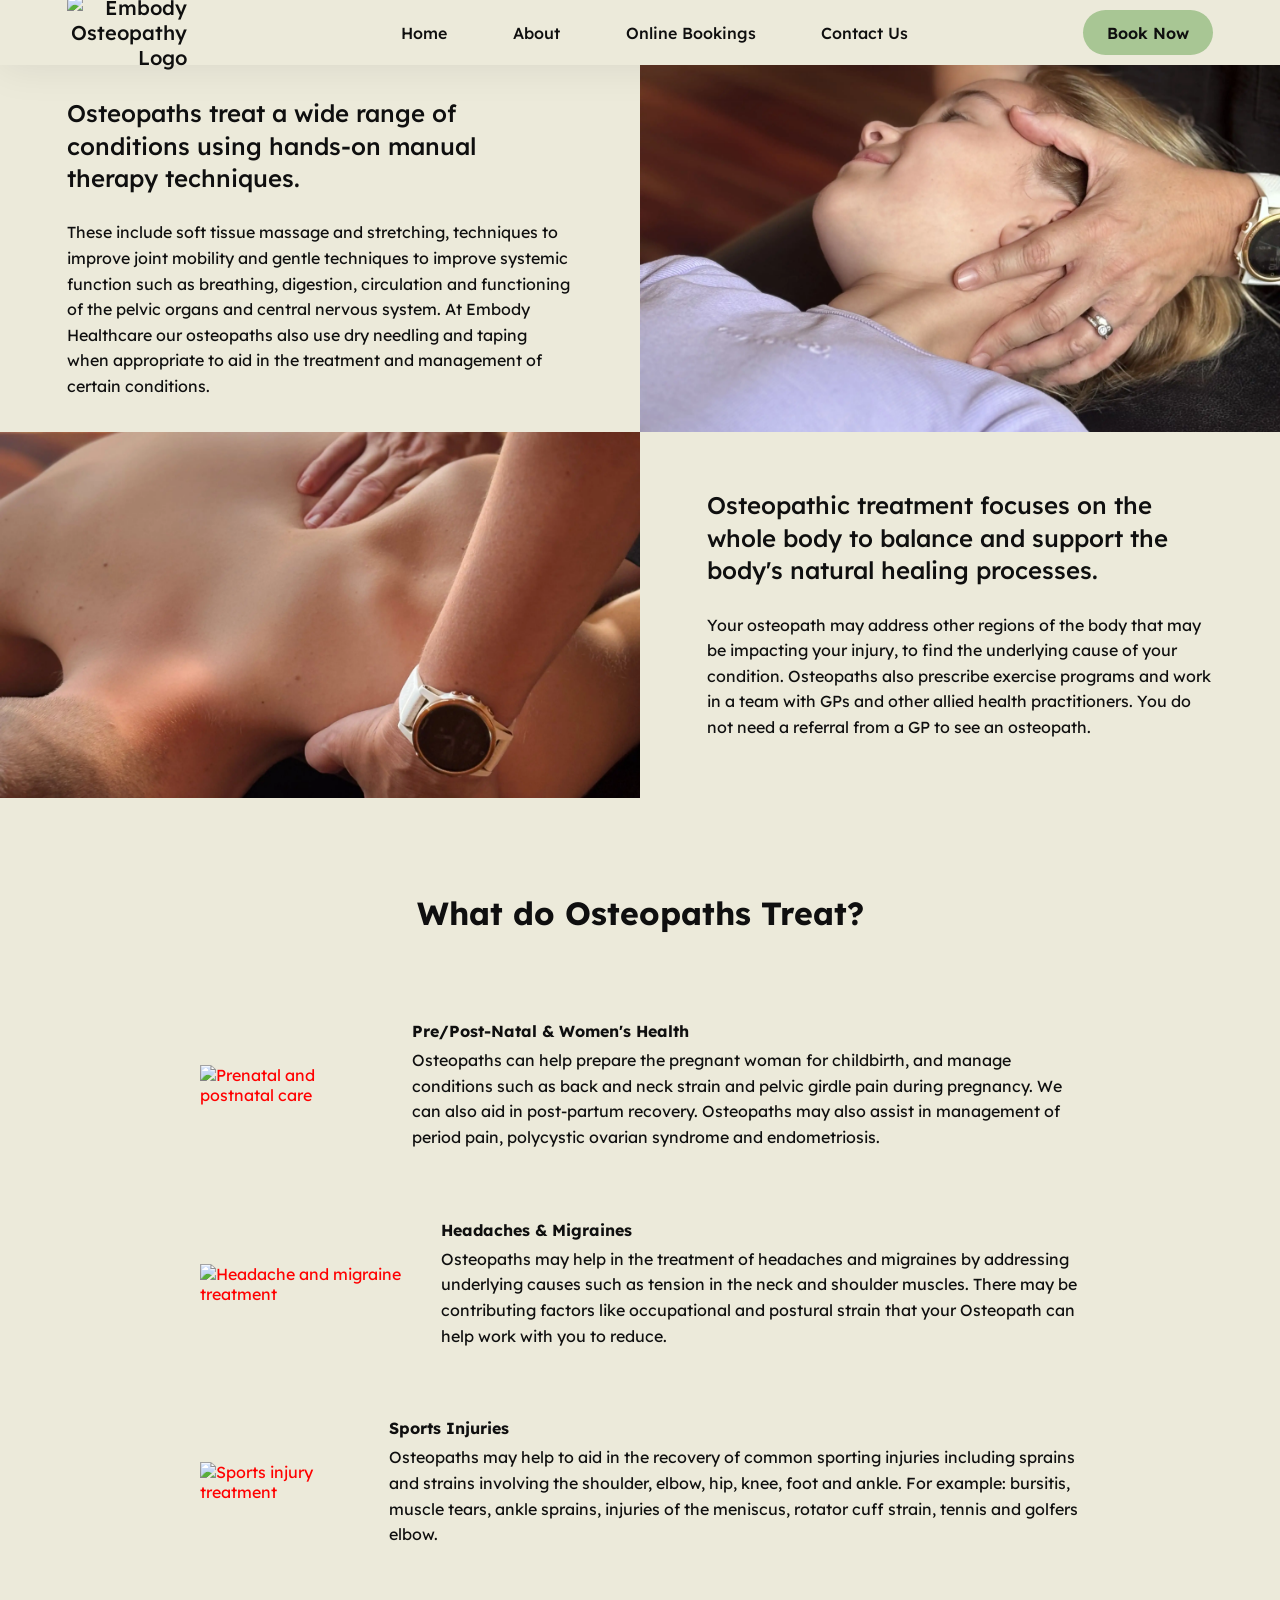
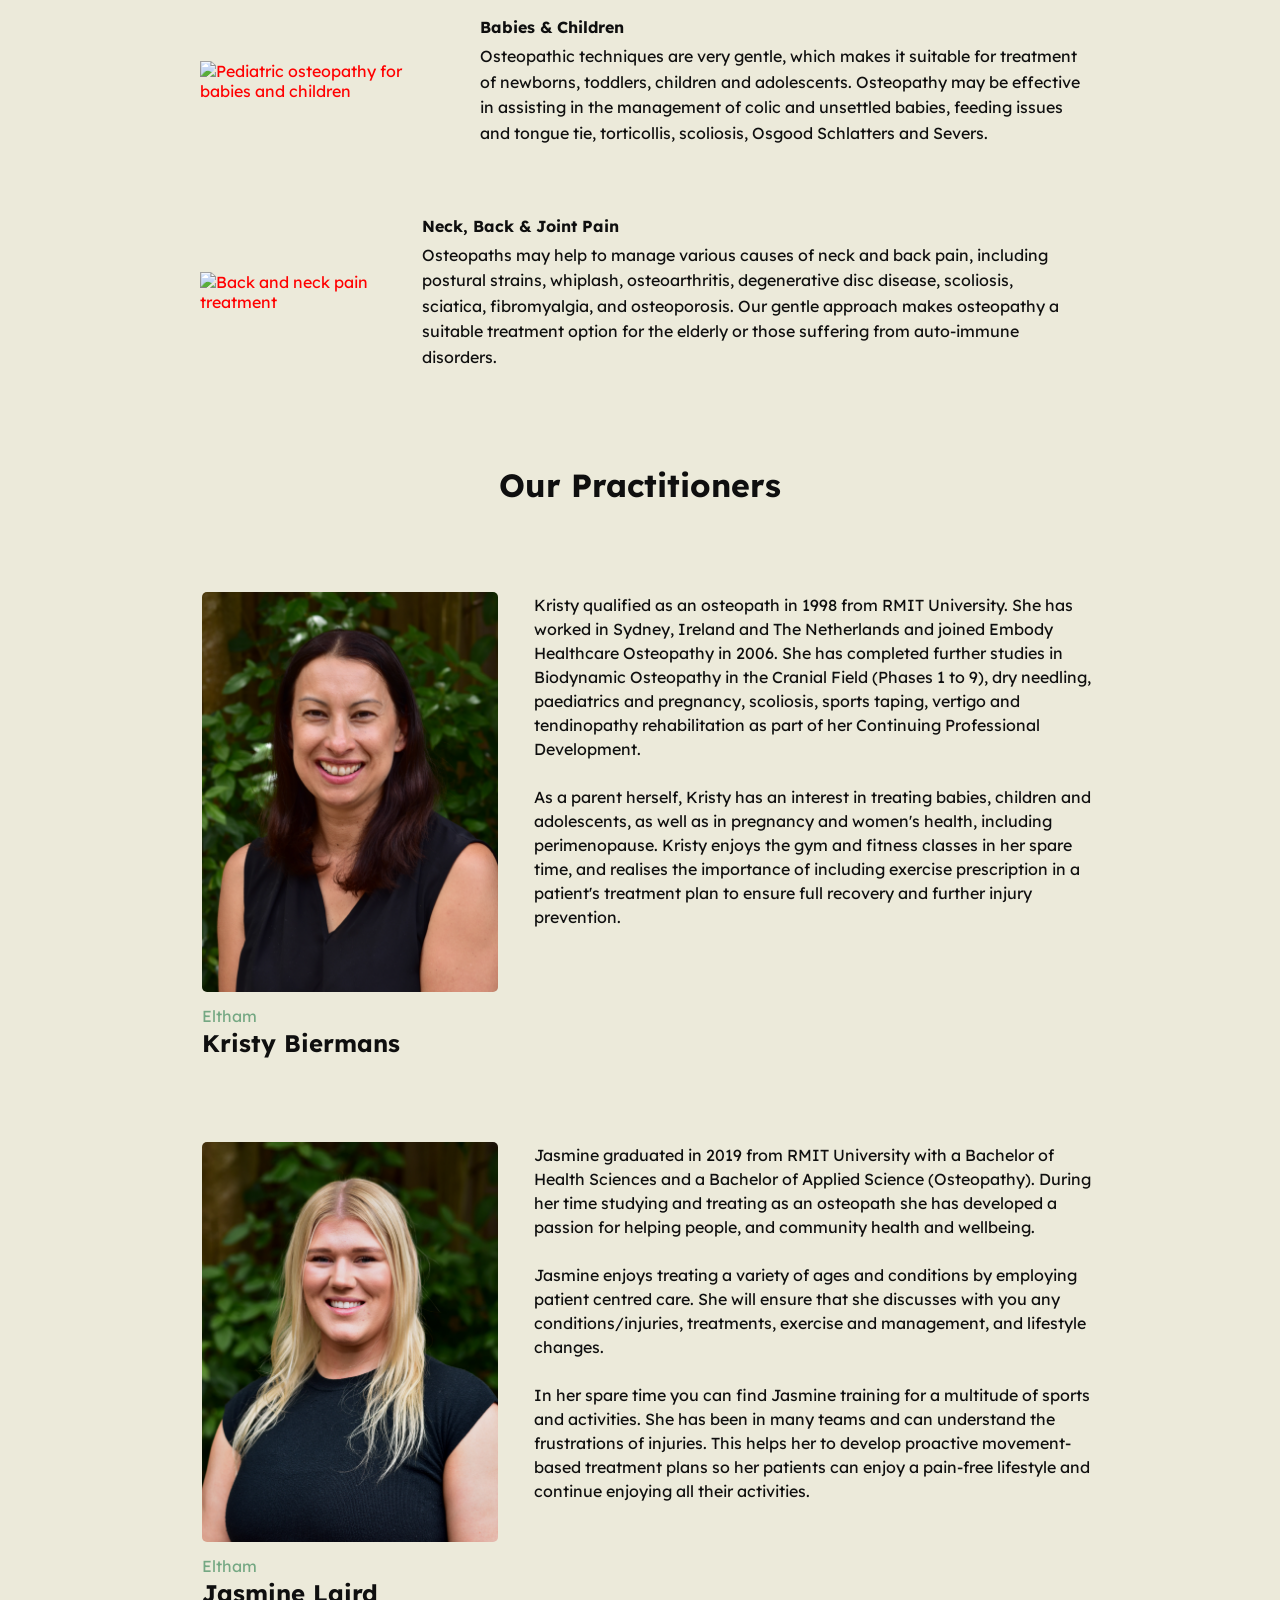
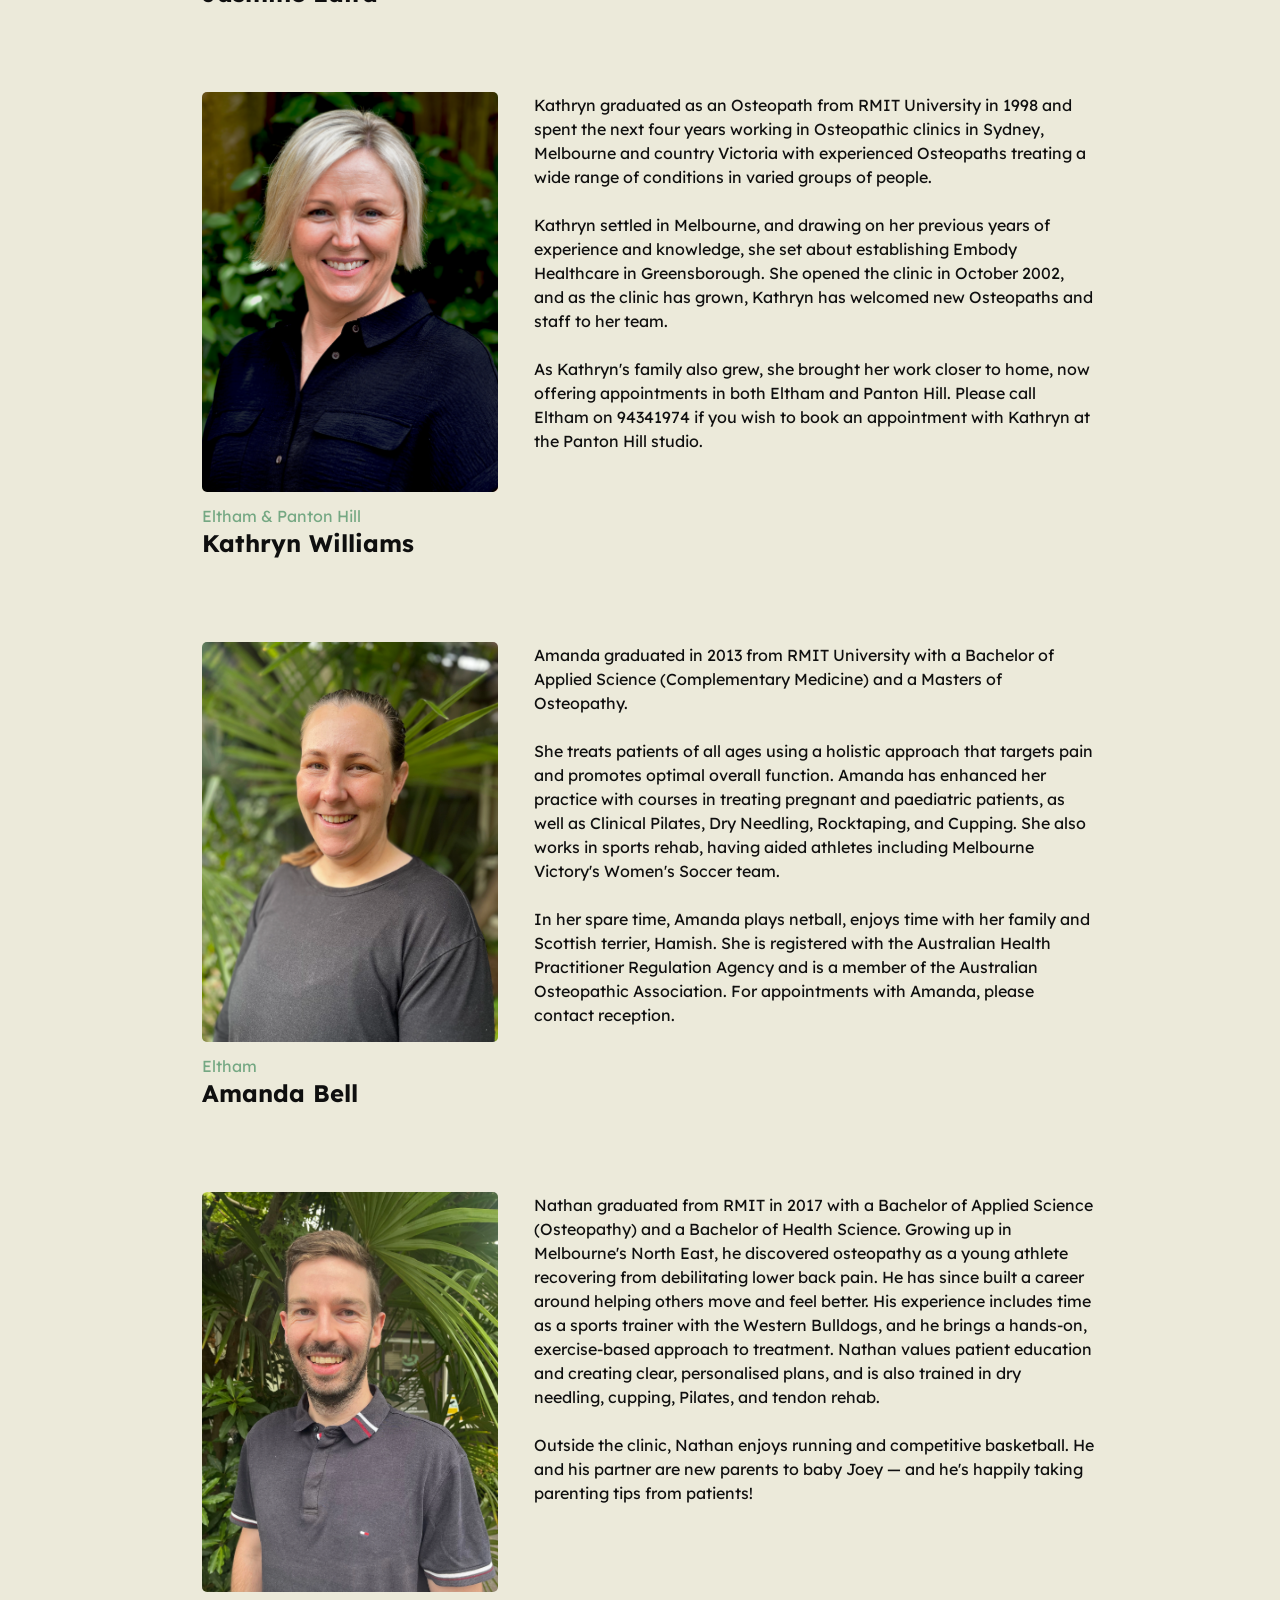
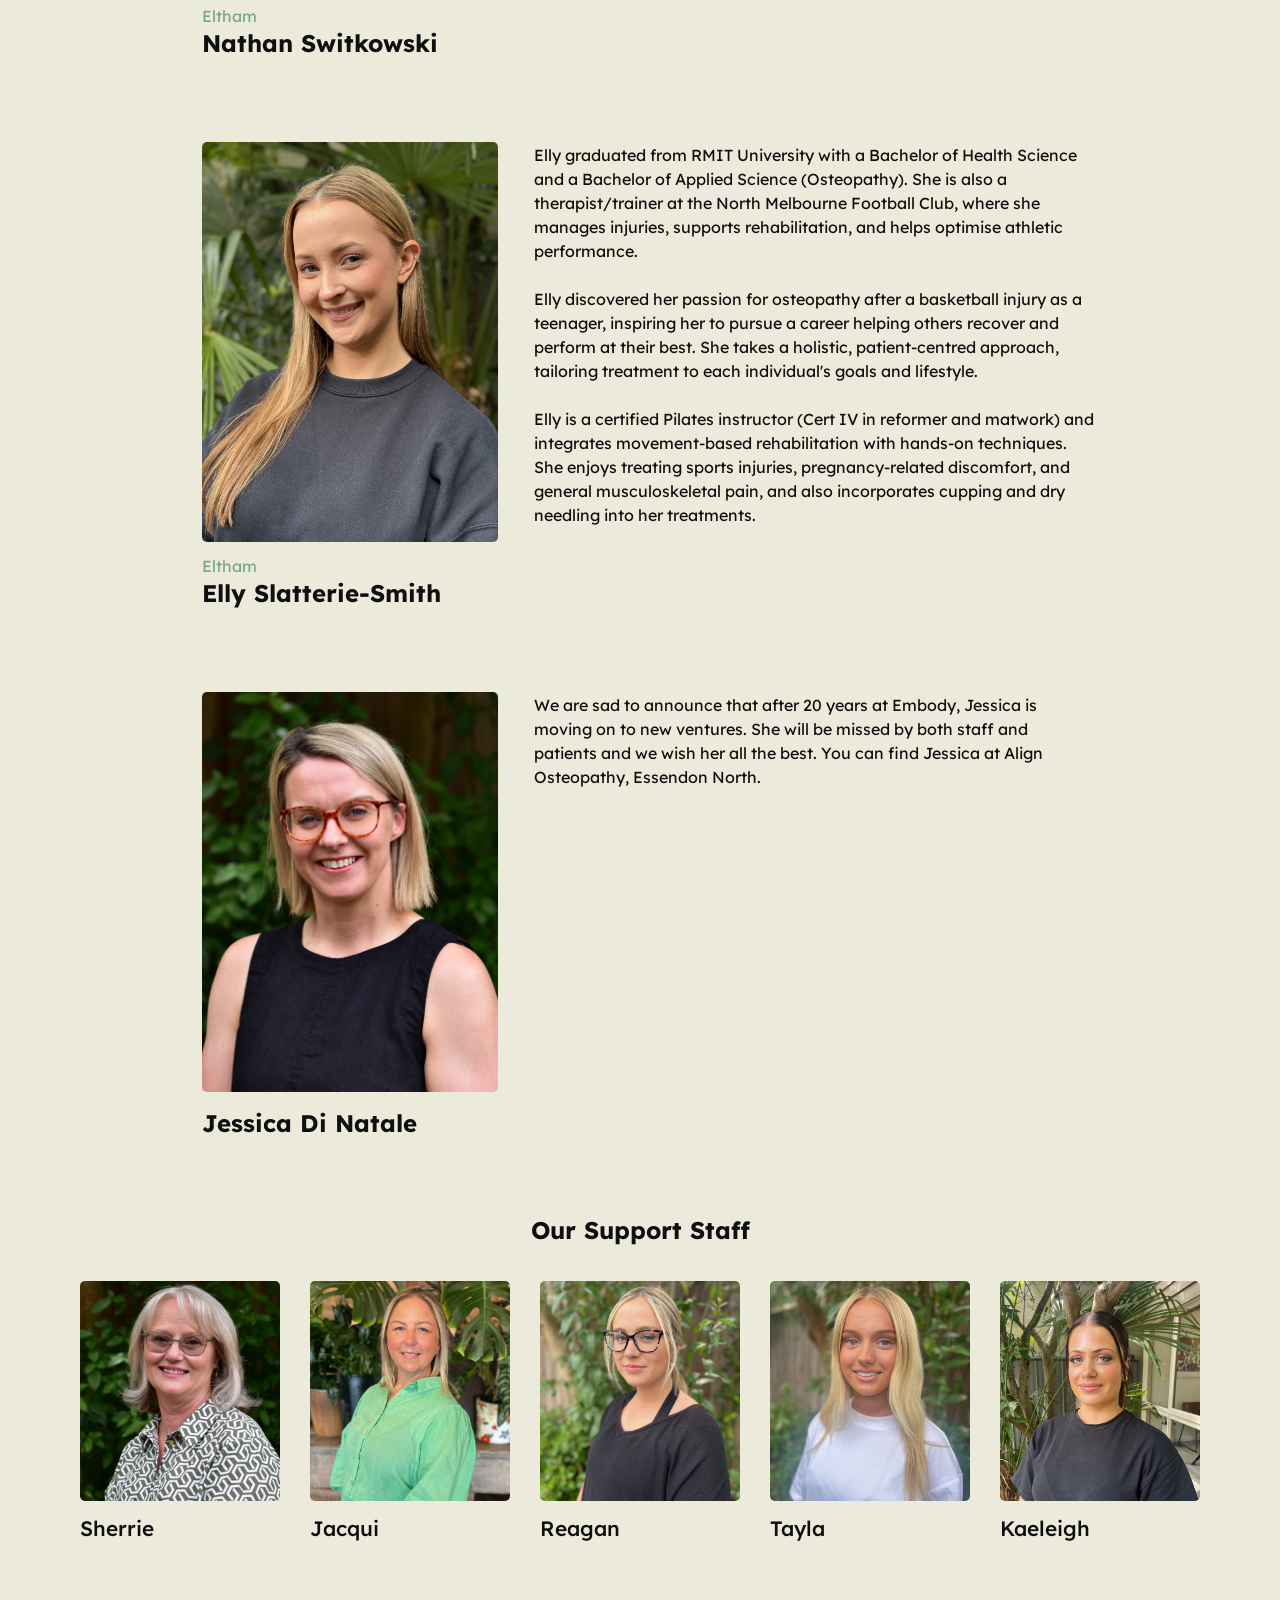
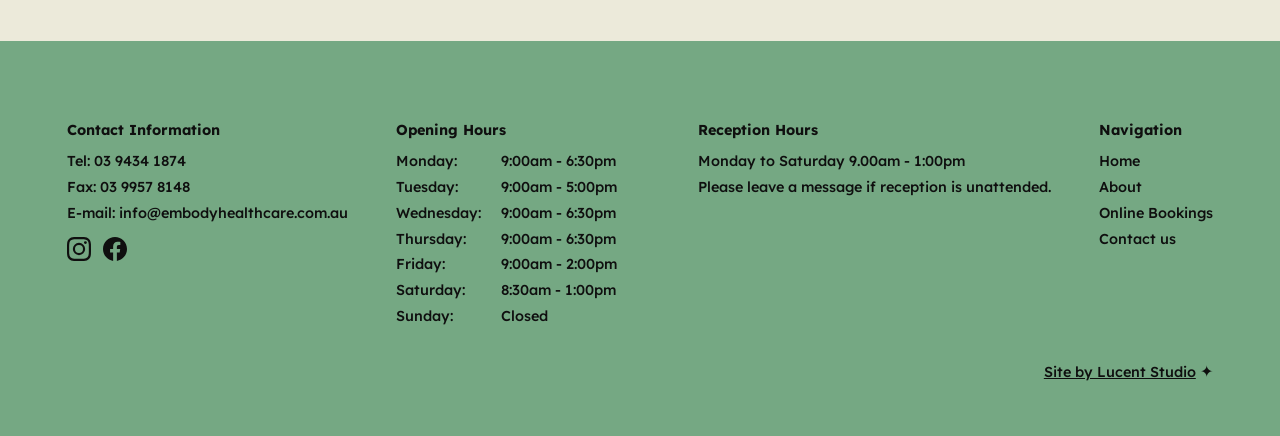
==== commit 32b2702d: "Update site: add Reagan/Tayla to support staff, add Elly profile, move Jessica to farewell, update a" ====
--- a/about-us/index.html
+++ b/about-us/index.html
@@ -157,6 +157,14 @@
             <p>Jacqui</p>
         </div>
         <div class="receptionist">
+            <img src="../Assets/headshots/Reagan.webp" alt="Reagan - Support staff" loading="lazy">
+            <p>Reagan</p>
+        </div>
+        <div class="receptionist">
+            <img src="../Assets/headshots/Tayla.webp" alt="Tayla - Support staff" loading="lazy">
+            <p>Tayla</p>
+        </div>
+        <div class="receptionist">
             <img src="../Assets/headshots/Kaeleigh.webp" alt="Kaeleigh - Reception staff" loading="lazy">
             <p>Kaeleigh</p>
         </div>
@@ -170,6 +178,14 @@
                 <p>Tel: <a href="tel:0394341874">03 9434 1874</a></p>
                 <p>Fax: 03 9957 8148</p>
                 <p>E-mail: <a href="mailto:info@embodyhealthcare.com.au">info@embodyhealthcare.com.au</a></p>
+                <div class="socials">
+                    <a href="https://www.instagram.com/embodyhealthcareosteopathy/" target="_blank" rel="noopener" aria-label="Instagram">
+                        <svg xmlns="http://www.w3.org/2000/svg" width="24" height="24" viewBox="0 0 24 24" fill="currentColor"><path d="M12 2.163c3.204 0 3.584.012 4.85.07 3.252.148 4.771 1.691 4.919 4.919.058 1.265.069 1.645.069 4.849 0 3.205-.012 3.584-.069 4.849-.149 3.225-1.664 4.771-4.919 4.919-1.266.058-1.644.07-4.85.07-3.204 0-3.584-.012-4.849-.07-3.26-.149-4.771-1.699-4.919-4.92-.058-1.265-.07-1.644-.07-4.849 0-3.204.013-3.583.07-4.849.149-3.227 1.664-4.771 4.919-4.919 1.266-.057 1.645-.069 4.849-.069zM12 0C8.741 0 8.333.014 7.053.072 2.695.272.273 2.69.073 7.052.014 8.333 0 8.741 0 12c0 3.259.014 3.668.072 4.948.2 4.358 2.618 6.78 6.98 6.98C8.333 23.986 8.741 24 12 24c3.259 0 3.668-.014 4.948-.072 4.354-.2 6.782-2.618 6.979-6.98.059-1.28.073-1.689.073-4.948 0-3.259-.014-3.667-.072-4.947-.196-4.354-2.617-6.78-6.979-6.98C15.668.014 15.259 0 12 0zm0 5.838a6.162 6.162 0 100 12.324 6.162 6.162 0 000-12.324zM12 16a4 4 0 110-8 4 4 0 010 8zm6.406-11.845a1.44 1.44 0 100 2.881 1.44 1.44 0 000-2.881z"/></svg>
+                    </a>
+                    <a href="https://www.facebook.com/profile.php?id=61587610506511" target="_blank" rel="noopener" aria-label="Facebook">
+                        <svg xmlns="http://www.w3.org/2000/svg" width="24" height="24" viewBox="0 0 24 24" fill="currentColor"><path d="M24 12.073c0-6.627-5.373-12-12-12s-12 5.373-12 12c0 5.99 4.388 10.954 10.125 11.854v-8.385H7.078v-3.47h3.047V9.43c0-3.007 1.792-4.669 4.533-4.669 1.312 0 2.686.235 2.686.235v2.953H15.83c-1.491 0-1.956.925-1.956 1.874v2.25h3.328l-.532 3.47h-2.796v8.385C19.612 23.027 24 18.062 24 12.073z"/></svg>
+                    </a>
+                </div>
             </div>
             <div class="openhrs">
                 <h3>Opening Hours</h3>
@@ -200,7 +216,7 @@
             </div>
         </div>
         <div class="lucent">
-            <a href="https://lucent.studio"><u>Site by Lucent Studio</u></a> ✦
+            <a href="https://lucent.studio" title="Lucent Studio - Melbourne Web Design & Development" target="_blank" rel="noopener"><u>Site by Lucent Studio</u></a> ✦
         </div>
     </footer>
     <script type="application/ld+json">
@@ -233,18 +249,6 @@
             },
             {
                 "@type": "Physician",
-                "@id": "https://www.embodyhealthcare.com.au/about-us/#jessica",
-                "name": "Jessica Di Natale",
-                "image": "https://www.embodyhealthcare.com.au/Assets/headshots/Jess.webp",
-                "medicalSpecialty": "Osteopathy",
-                "worksFor": {
-                    "@type": ["LocalBusiness", "MedicalBusiness"],
-                    "name": "Embody Healthcare Osteopathy",
-                    "url": "https://www.embodyhealthcare.com.au"
-                }
-            },
-            {
-                "@type": "Physician",
                 "@id": "https://www.embodyhealthcare.com.au/about-us/#kathryn",
                 "name": "Kathryn Williams",
                 "image": "https://www.embodyhealthcare.com.au/Assets/headshots/Kath.webp",
@@ -272,6 +276,18 @@
                 "@id": "https://www.embodyhealthcare.com.au/about-us/#nathan",
                 "name": "Nathan Switkowski",
                 "image": "https://www.embodyhealthcare.com.au/Assets/headshots/Nathan.webp",
+                "medicalSpecialty": "Osteopathy",
+                "worksFor": {
+                    "@type": ["LocalBusiness", "MedicalBusiness"],
+                    "name": "Embody Healthcare Osteopathy",
+                    "url": "https://www.embodyhealthcare.com.au"
+                }
+            },
+            {
+                "@type": "Physician",
+                "@id": "https://www.embodyhealthcare.com.au/about-us/#elly",
+                "name": "Elly Slatterie-Smith",
+                "image": "https://www.embodyhealthcare.com.au/Assets/headshots/Elly.webp",
                 "medicalSpecialty": "Osteopathy",
                 "worksFor": {
                     "@type": ["LocalBusiness", "MedicalBusiness"],
--- a/styles.css
+++ b/styles.css
@@ -273,6 +273,21 @@
     margin-bottom: 10px;
 }
 
+.socials {
+    display: flex;
+    gap: 12px;
+    margin-top: 10px;
+}
+
+.socials a {
+    color: var(--background-text-color);
+    transition: opacity 0.2s;
+}
+
+.socials a:hover {
+    opacity: 0.7;
+}
+
 footer h3:not(footer .contact h3) {
     margin-top: 30px;
 }
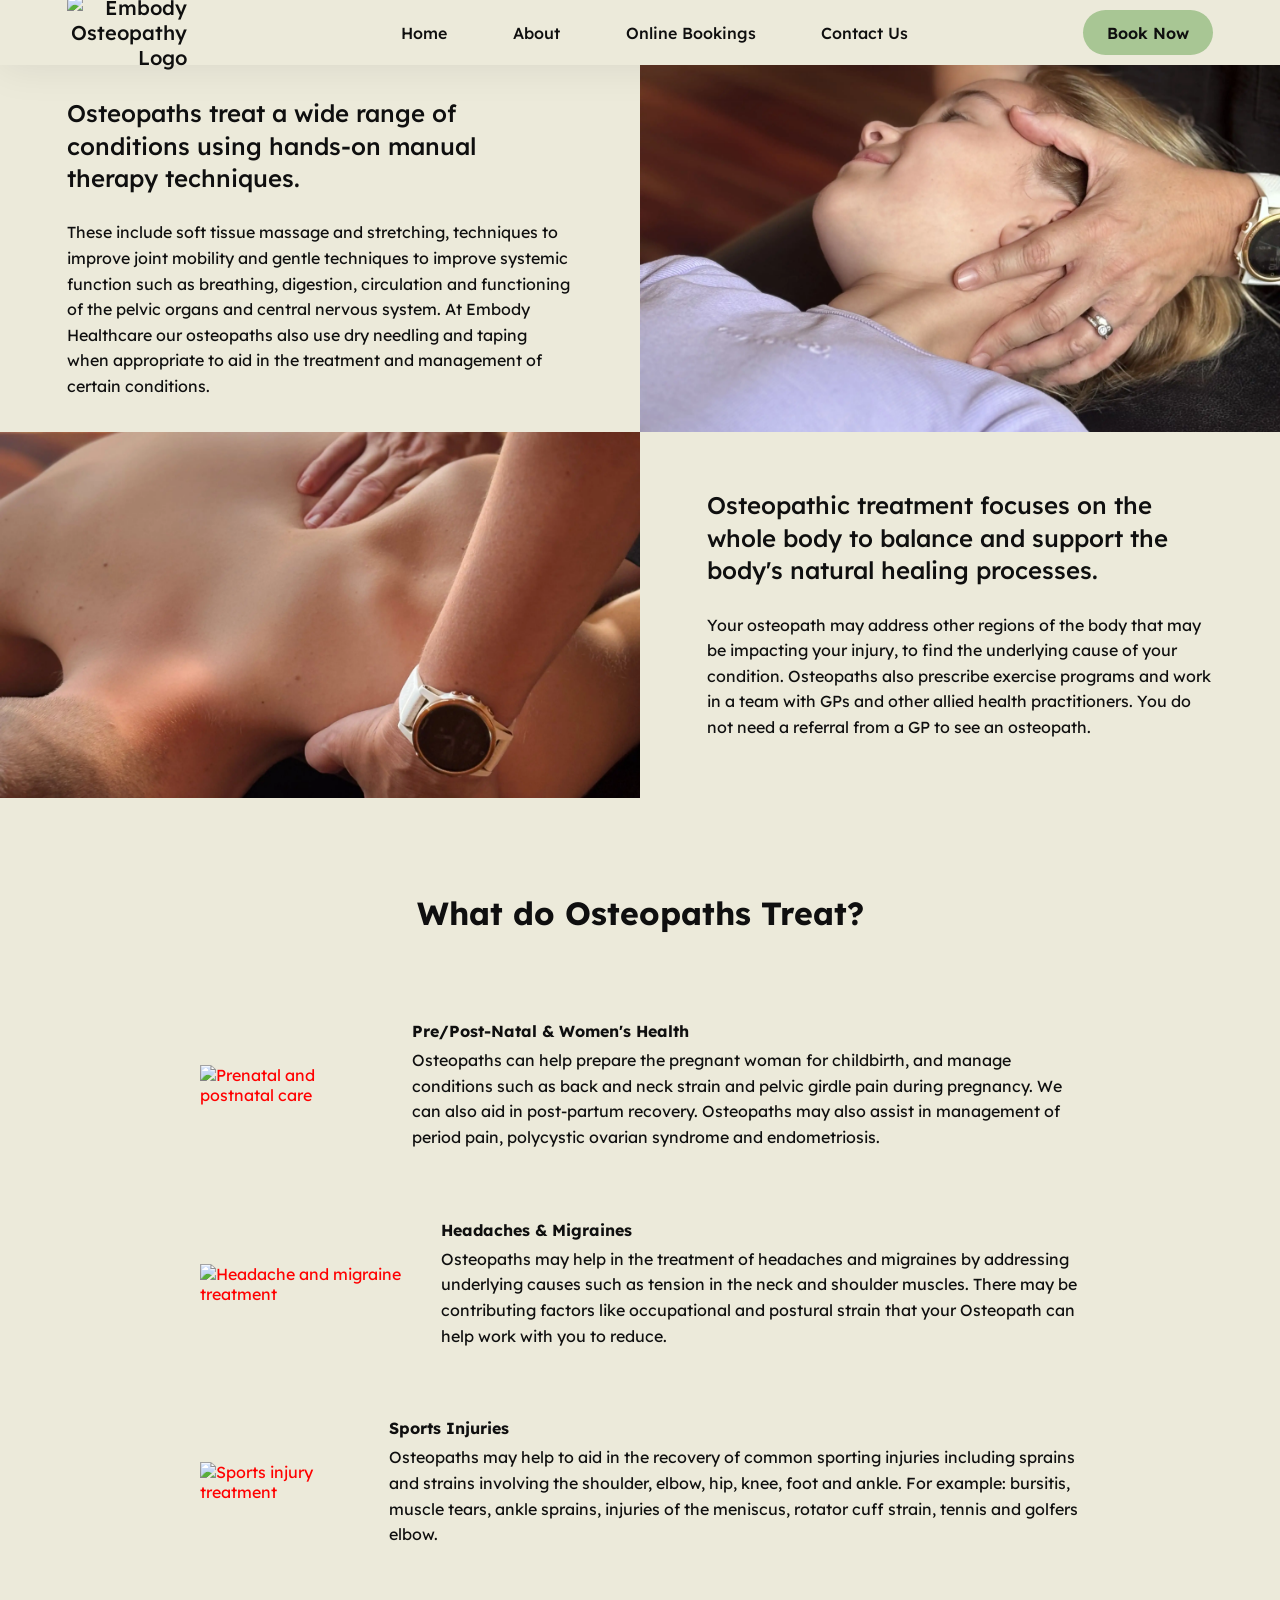
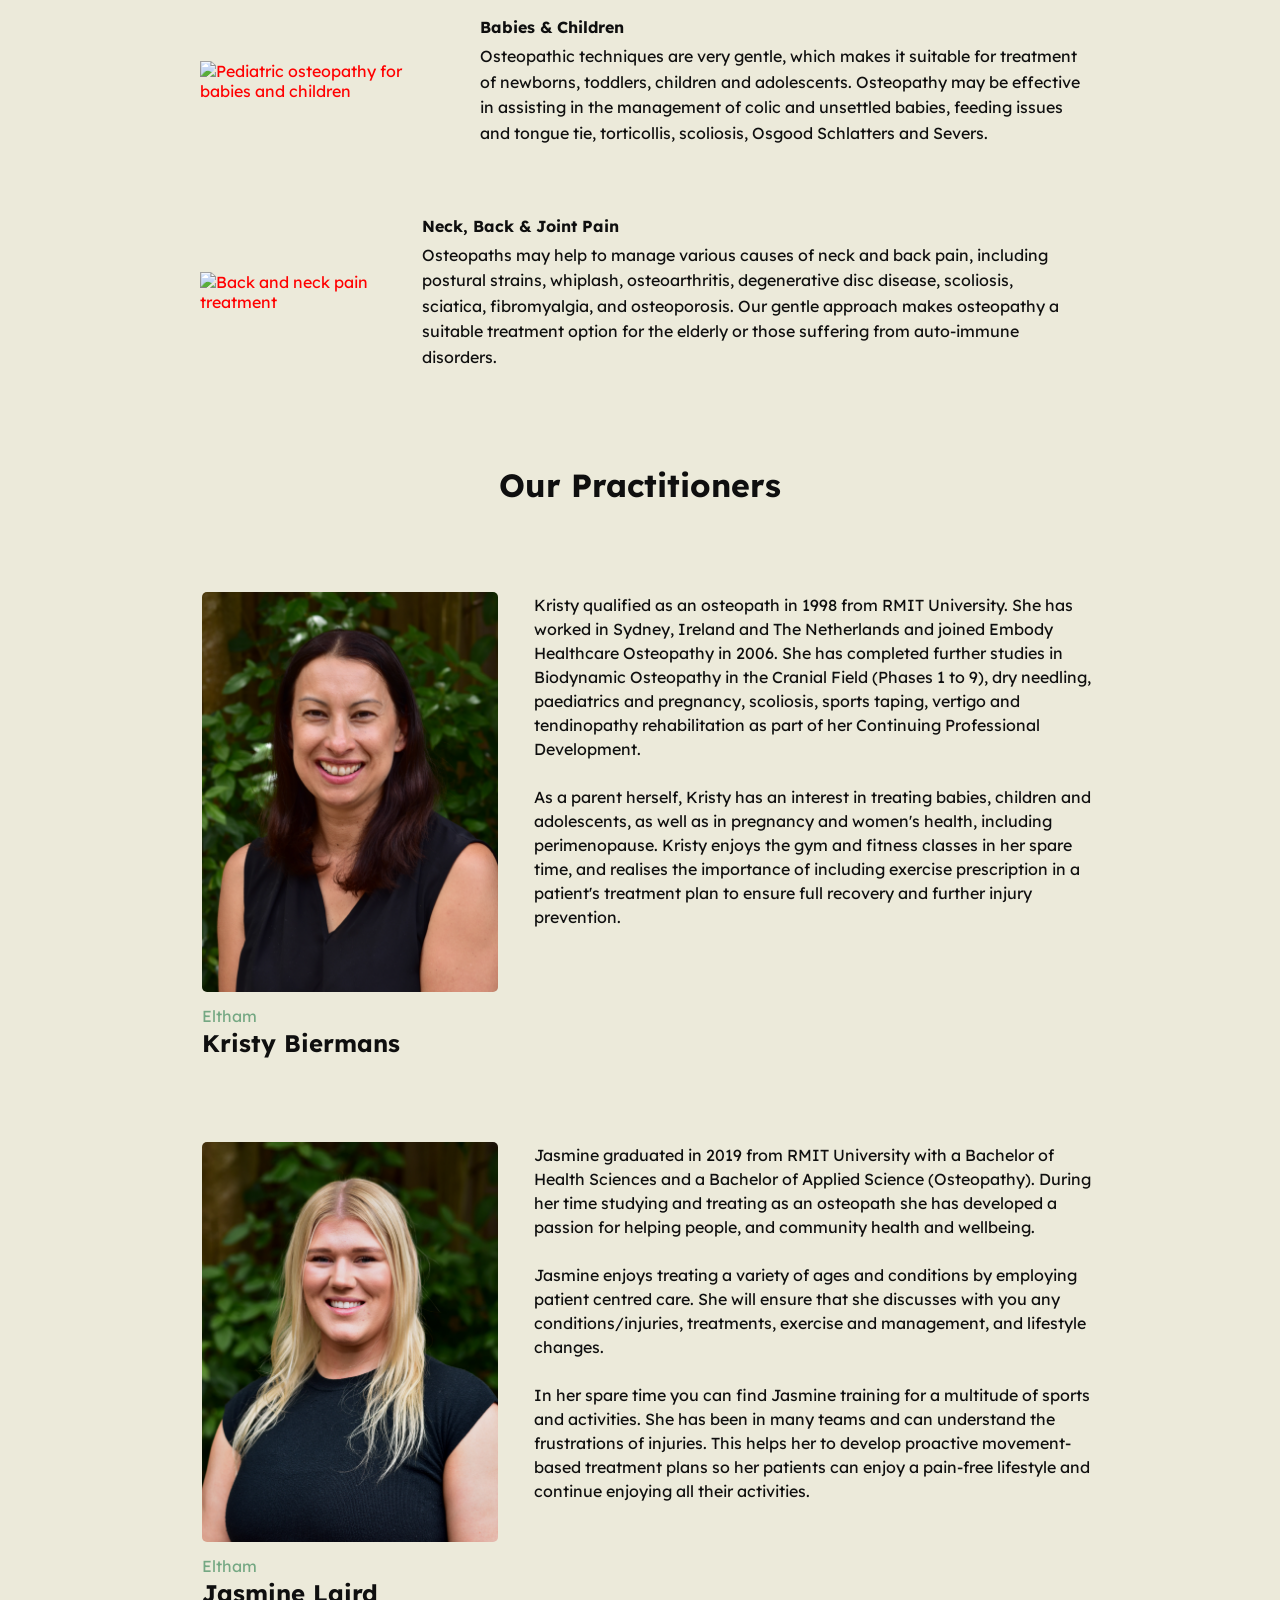
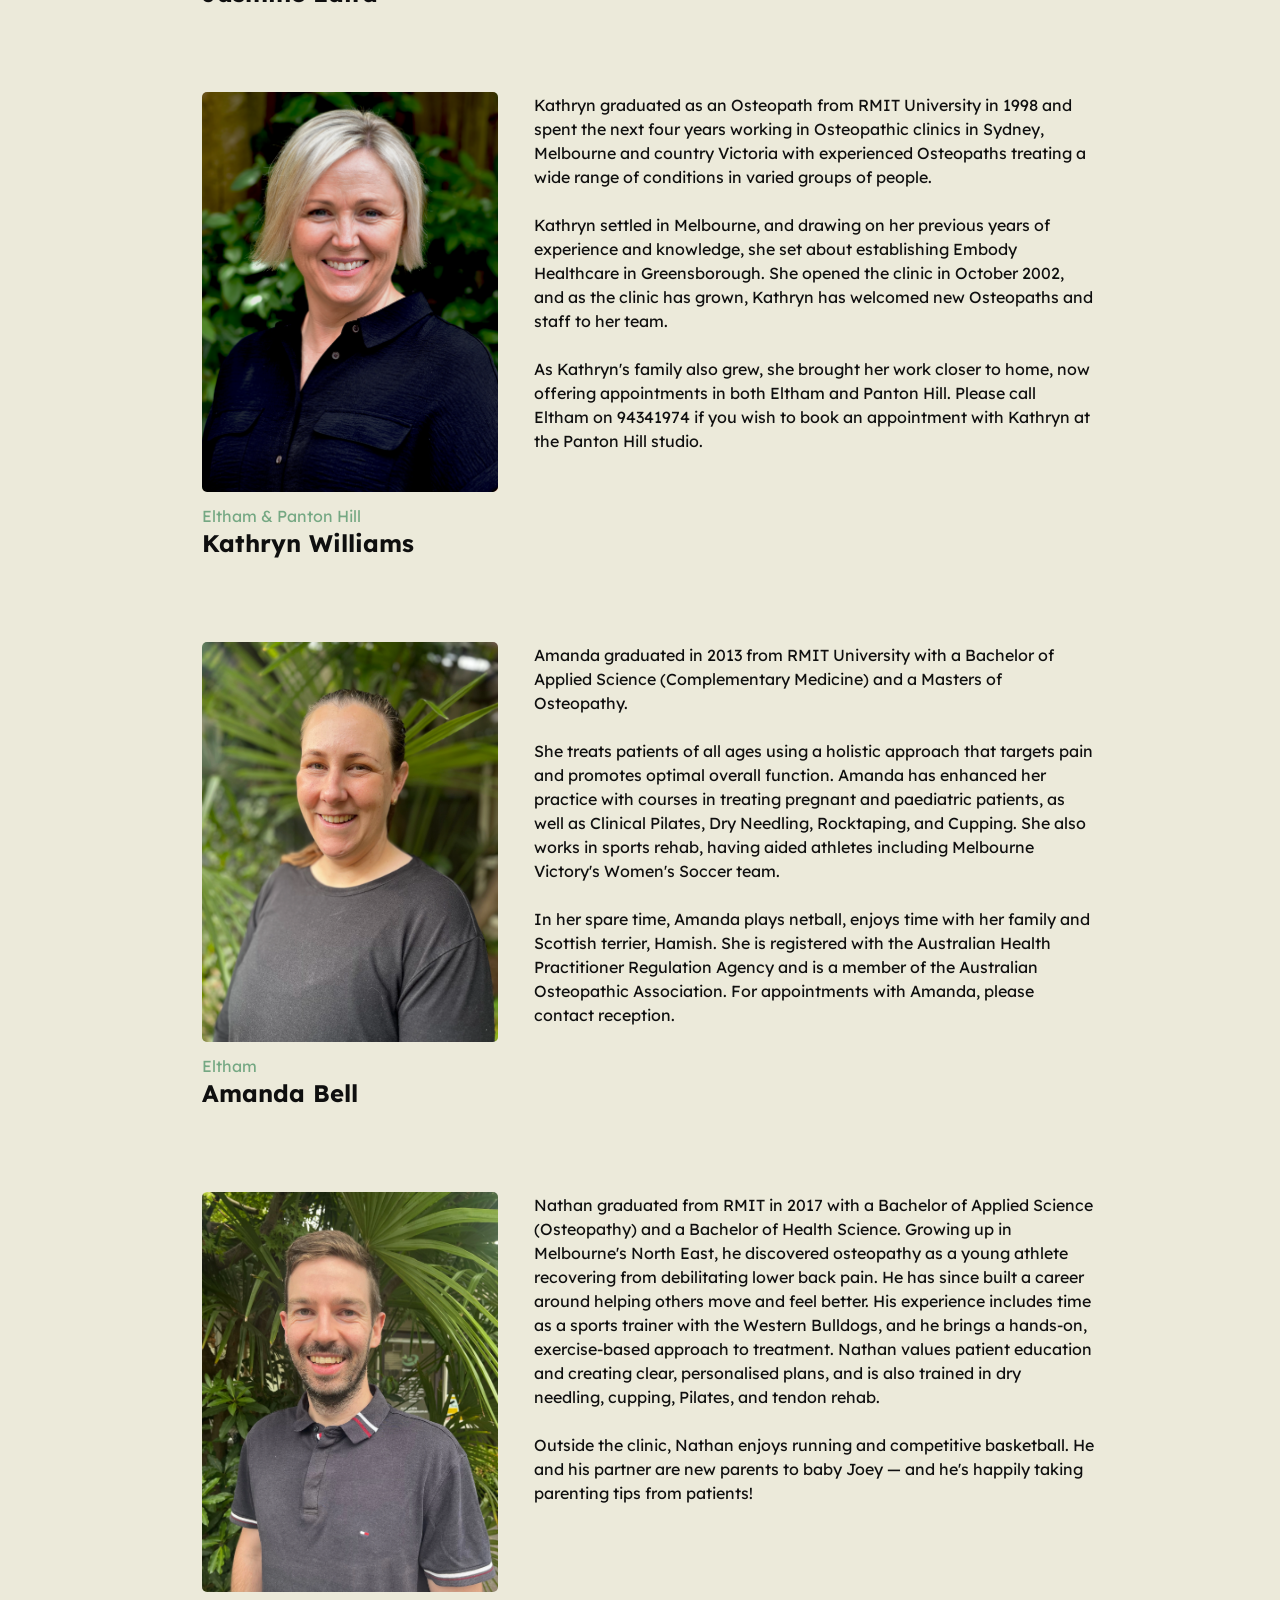
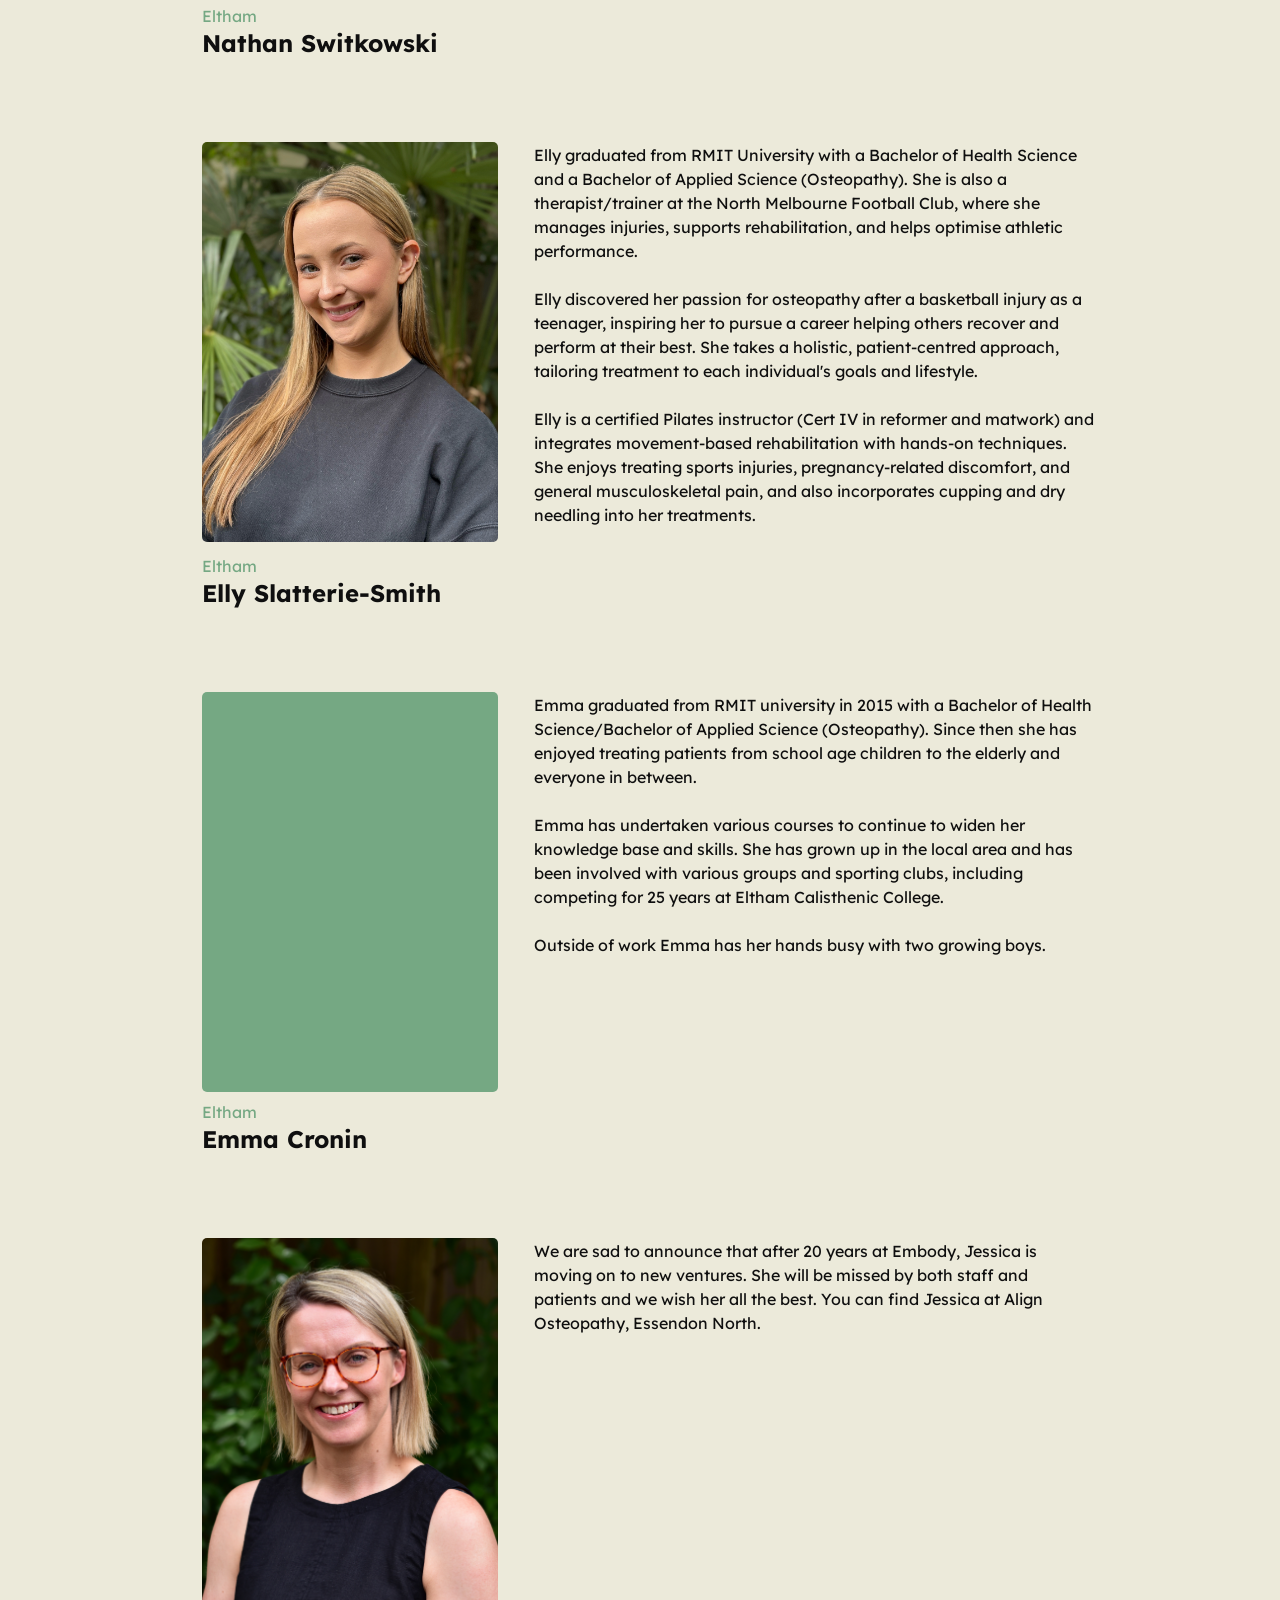
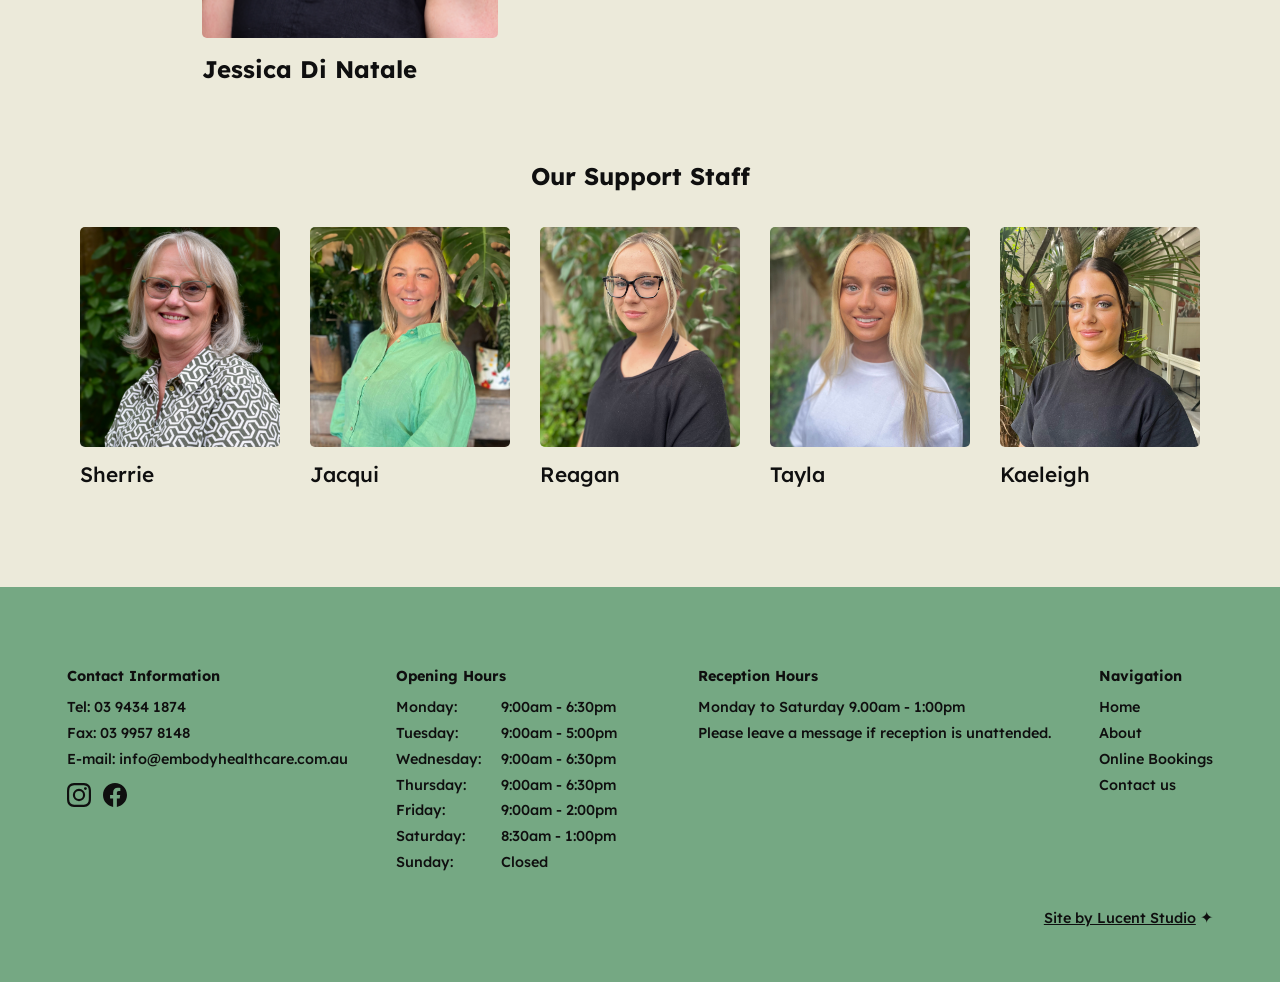
==== commit edc4049d: "Update banner to welcome Elly & Emma, add Emma to structured data" ====
--- a/about-us/index.html
+++ b/about-us/index.html
@@ -294,6 +294,17 @@
                     "name": "Embody Healthcare Osteopathy",
                     "url": "https://www.embodyhealthcare.com.au"
                 }
+            },
+            {
+                "@type": "Physician",
+                "@id": "https://www.embodyhealthcare.com.au/about-us/#emma",
+                "name": "Emma Cronin",
+                "medicalSpecialty": "Osteopathy",
+                "worksFor": {
+                    "@type": ["LocalBusiness", "MedicalBusiness"],
+                    "name": "Embody Healthcare Osteopathy",
+                    "url": "https://www.embodyhealthcare.com.au"
+                }
             }
         ]
     }
--- a/aboutUs.css
+++ b/aboutUs.css
@@ -138,6 +138,14 @@
     height: 375px;
     object-fit: cover;
     margin-bottom: 10px;
+}
+
+.headshot-placeholder {
+    border-radius: 5px;
+    width: 272px;
+    height: 375px;
+    margin-bottom: 10px;
+    background-color: var(--primary-color, #7c9a8e);
 }
 
 .deskName{
@@ -351,7 +359,8 @@
         padding: 2rem 1rem;
     }
 
-    .practitioner img {
+    .practitioner img,
+    .headshot-placeholder {
         width: 296.59px;
         height: 400px;
         margin-right: 20px;
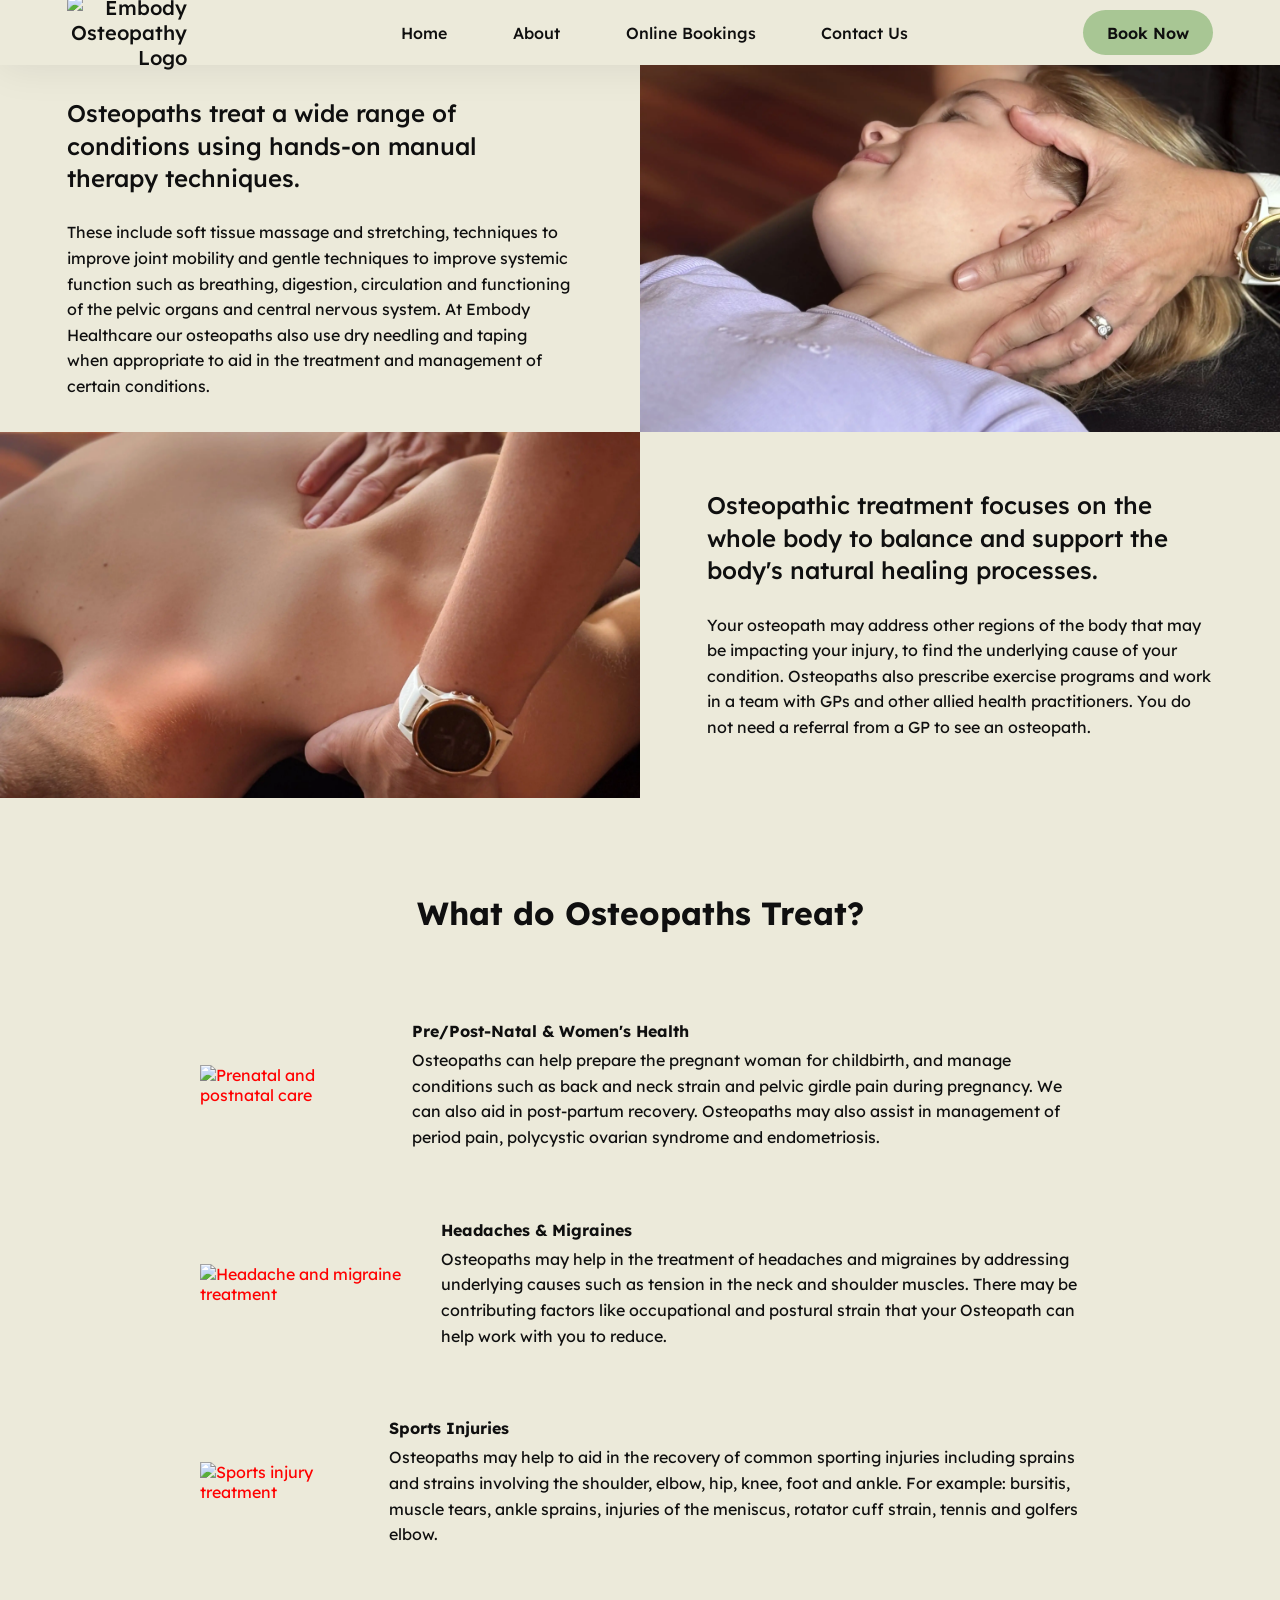
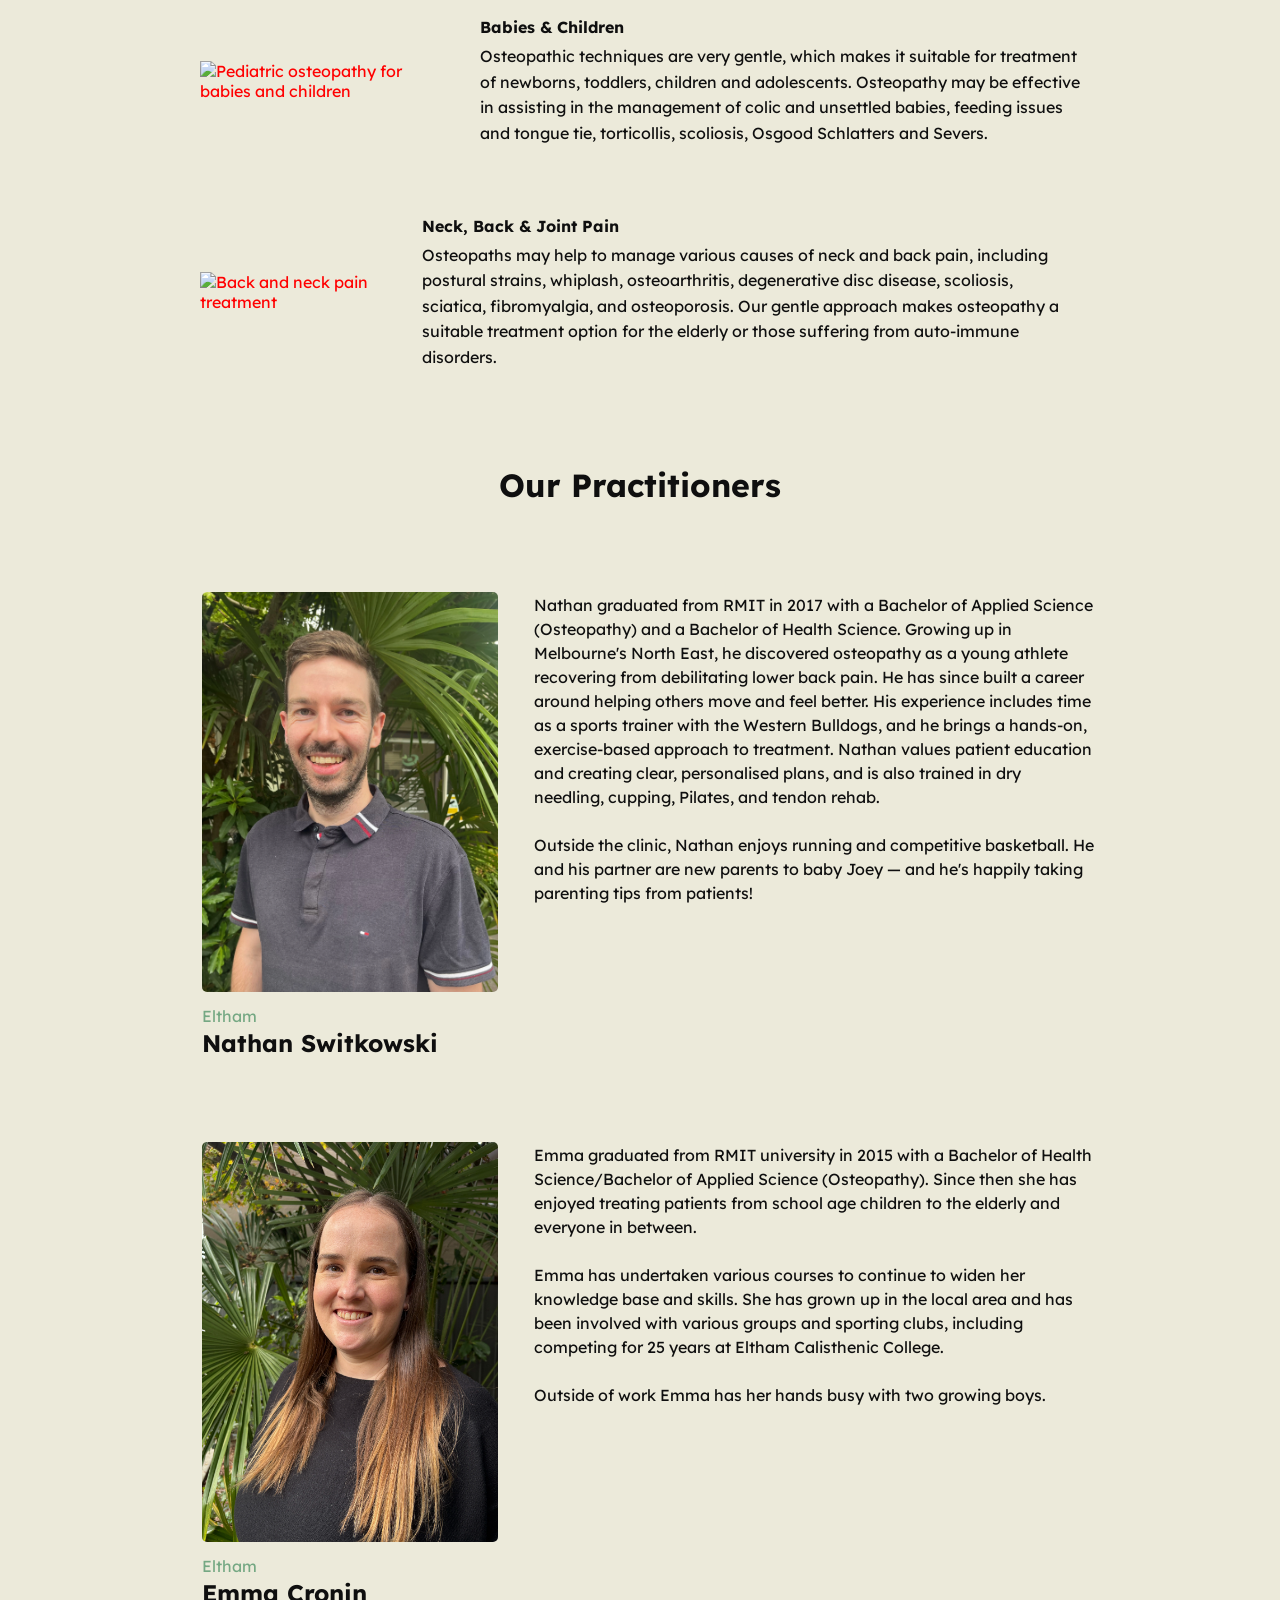
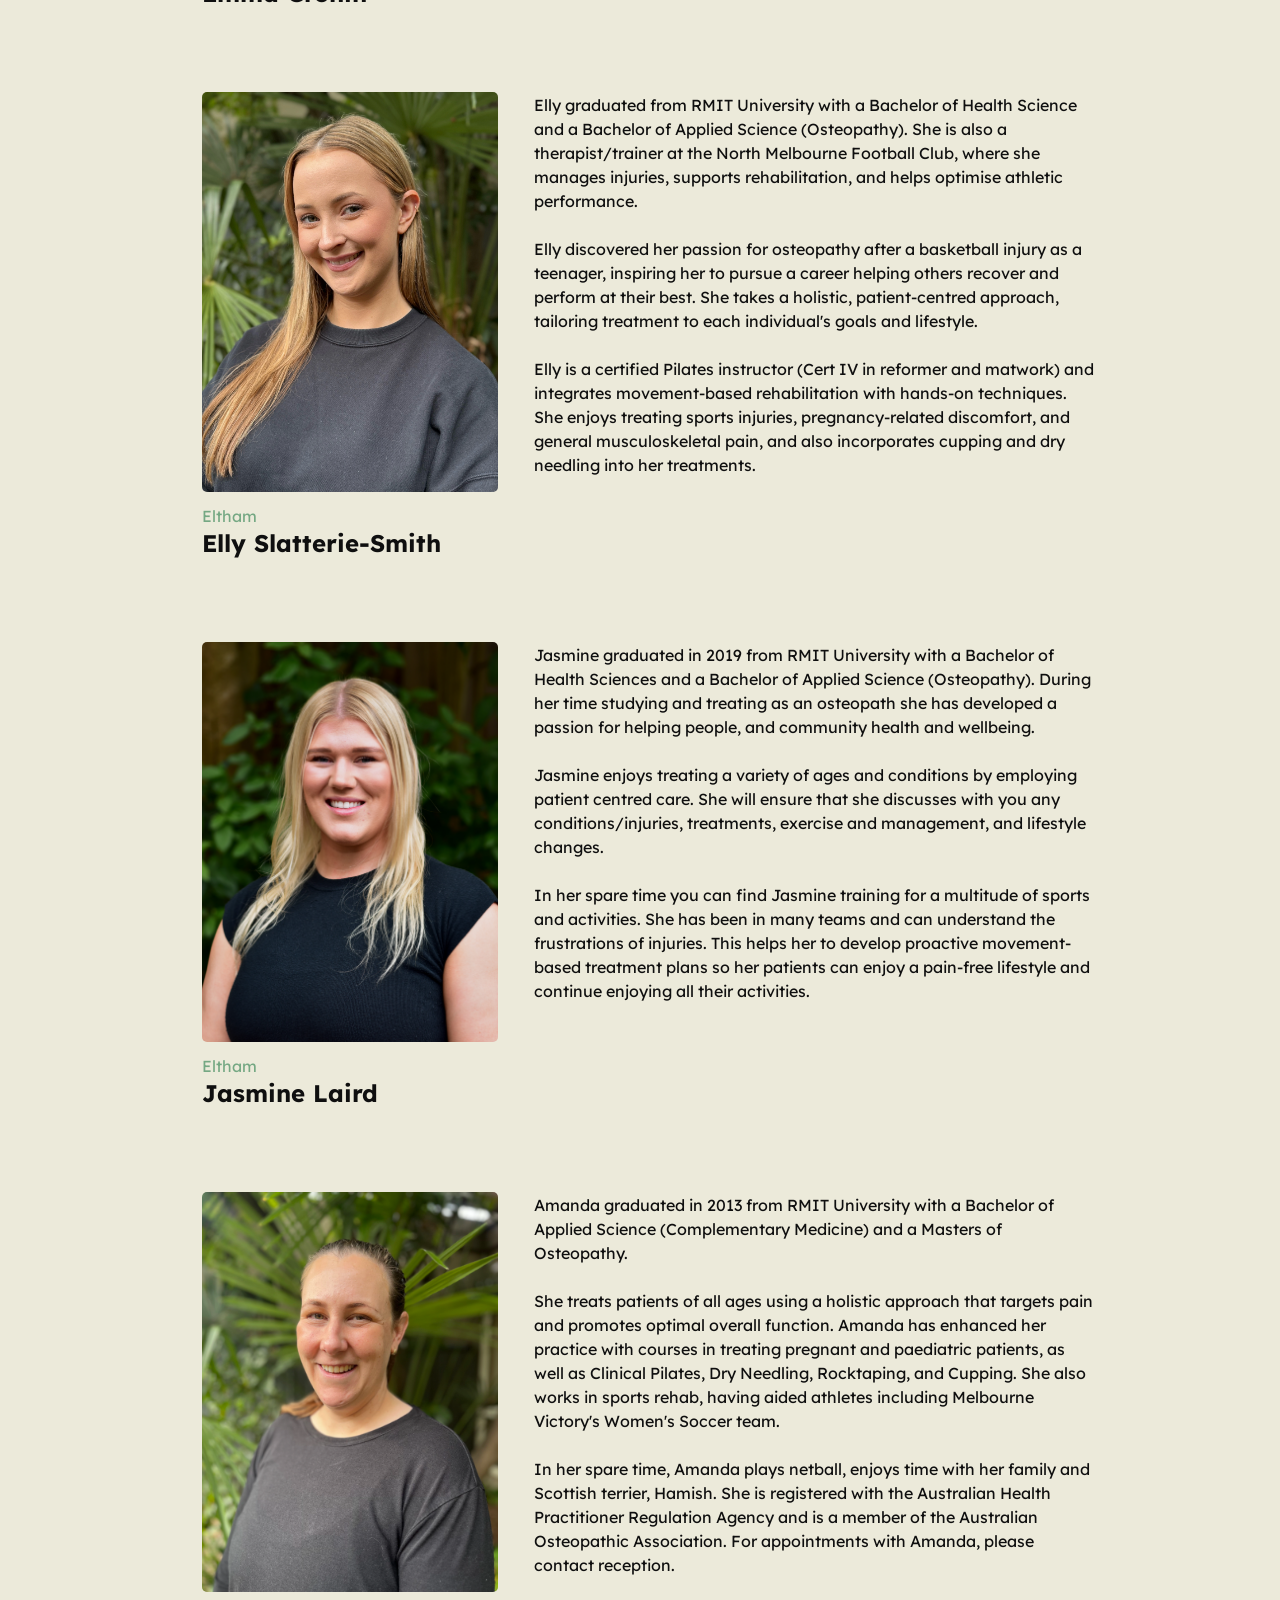
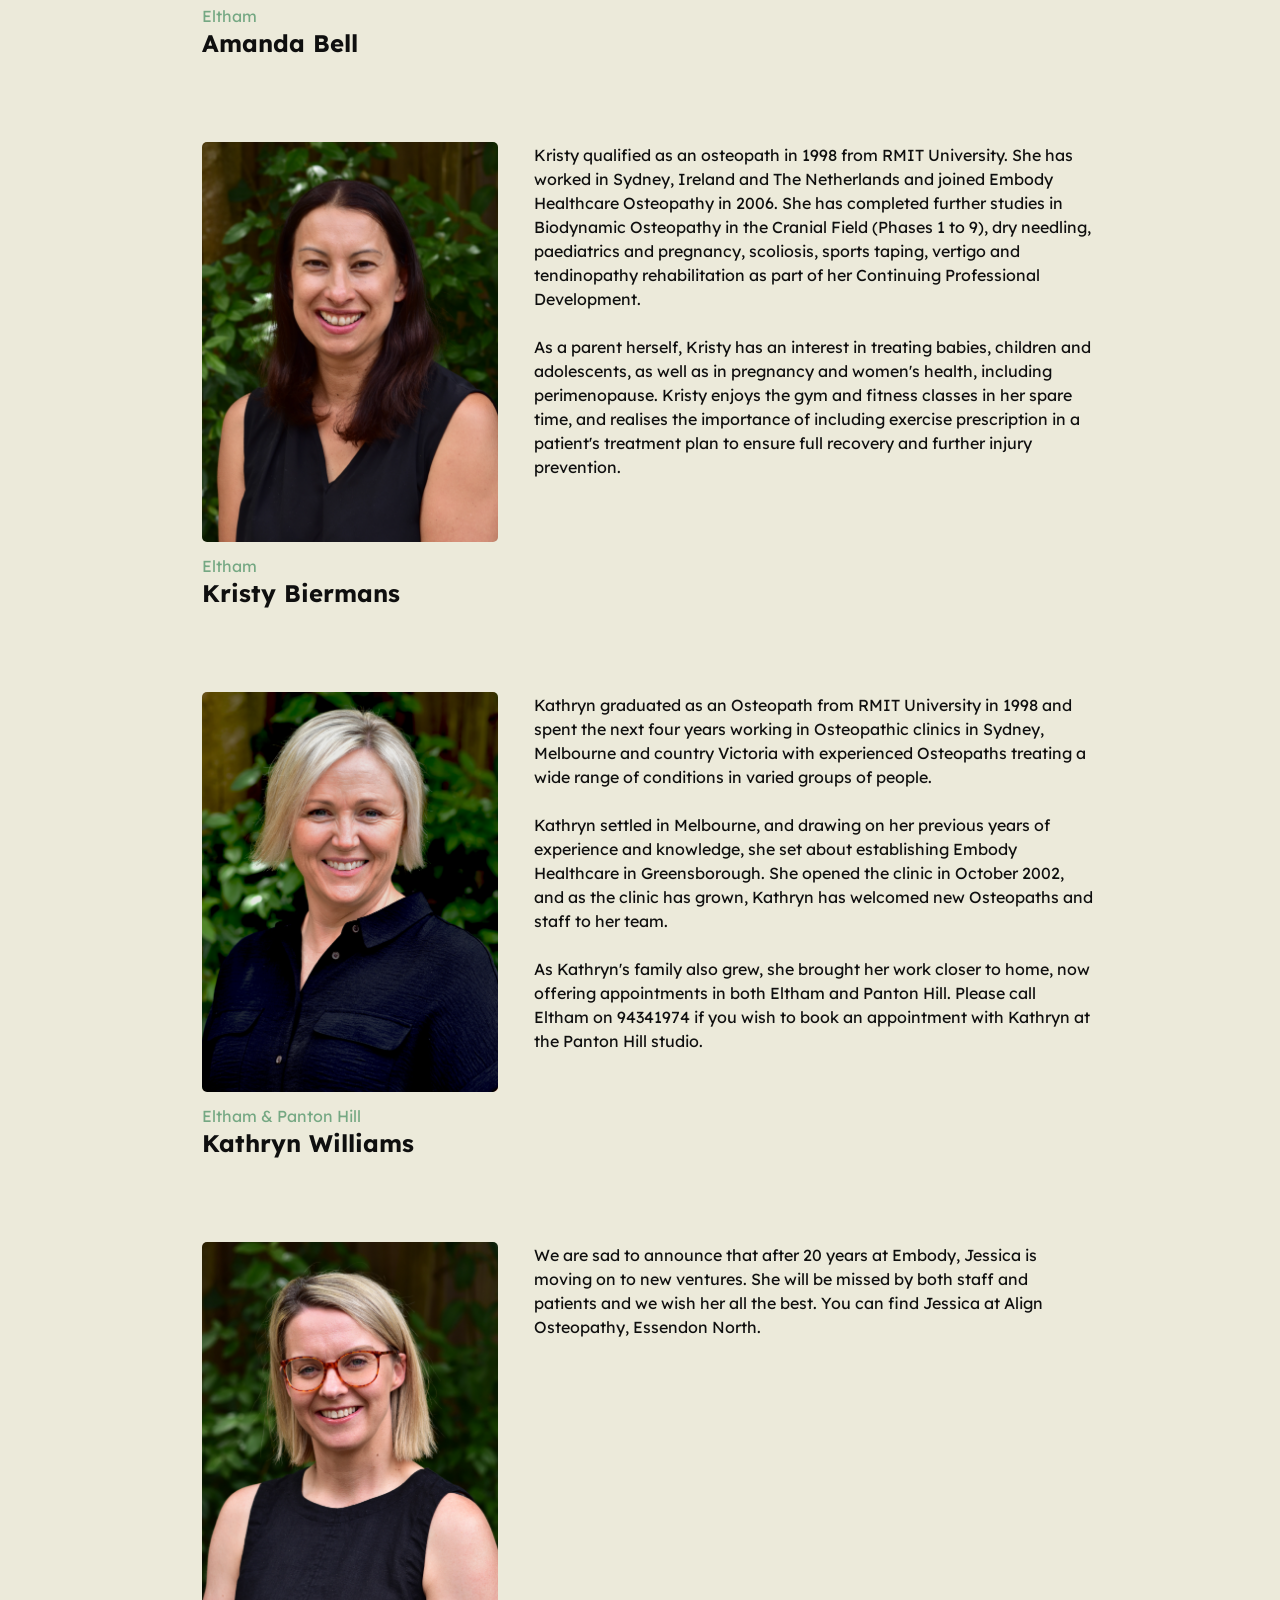
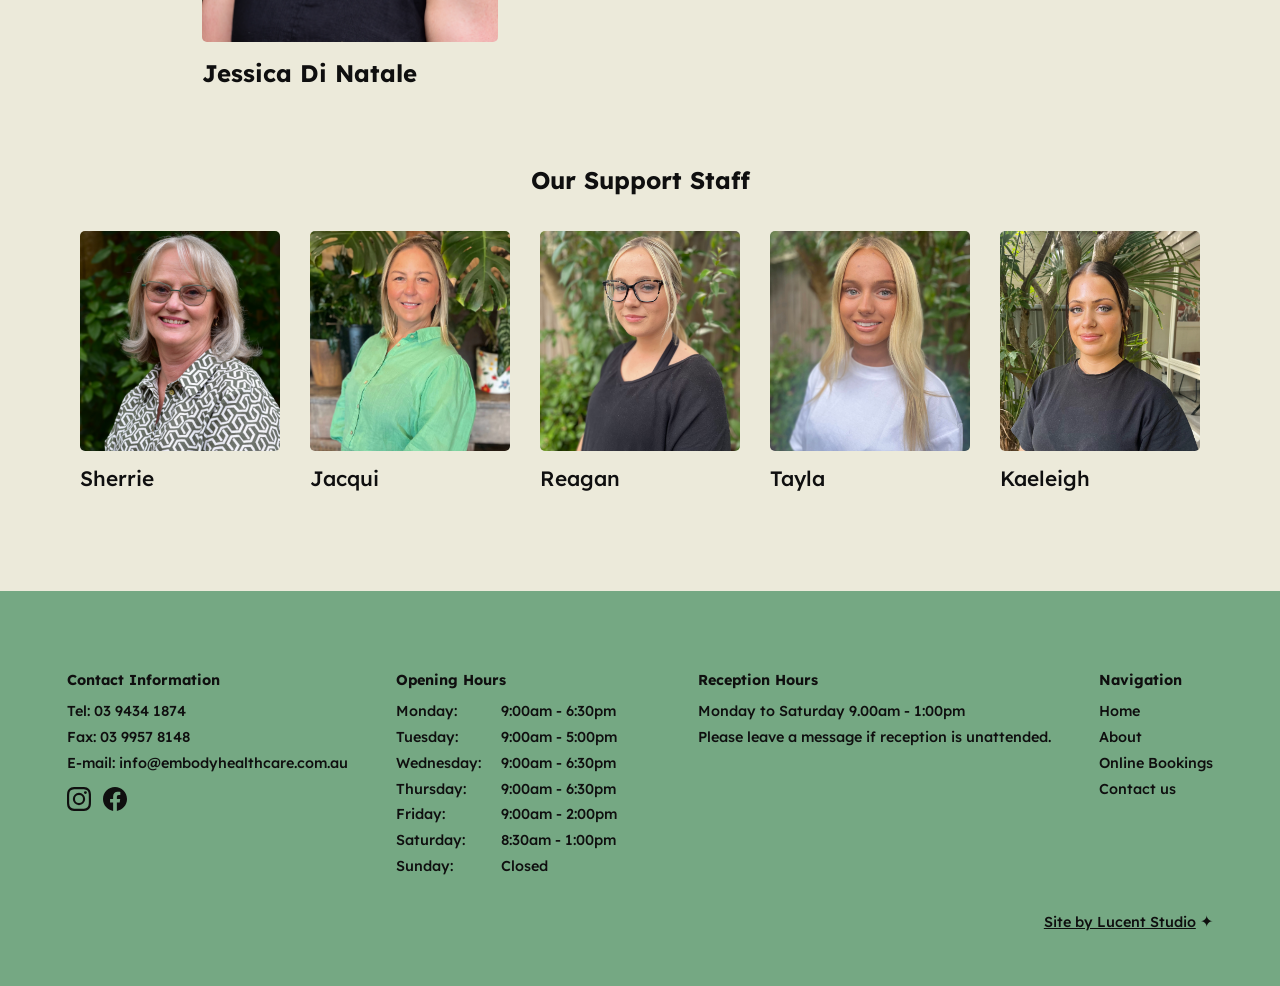
==== commit 173ed571: "Added Emma and reordered the practitioners" ====
--- a/about-us/index.html
+++ b/about-us/index.html
@@ -299,6 +299,7 @@
                 "@type": "Physician",
                 "@id": "https://www.embodyhealthcare.com.au/about-us/#emma",
                 "name": "Emma Cronin",
+                "image": "https://www.embodyhealthcare.com.au/Assets/headshots/Emma.webp",
                 "medicalSpecialty": "Osteopathy",
                 "worksFor": {
                     "@type": ["LocalBusiness", "MedicalBusiness"],
